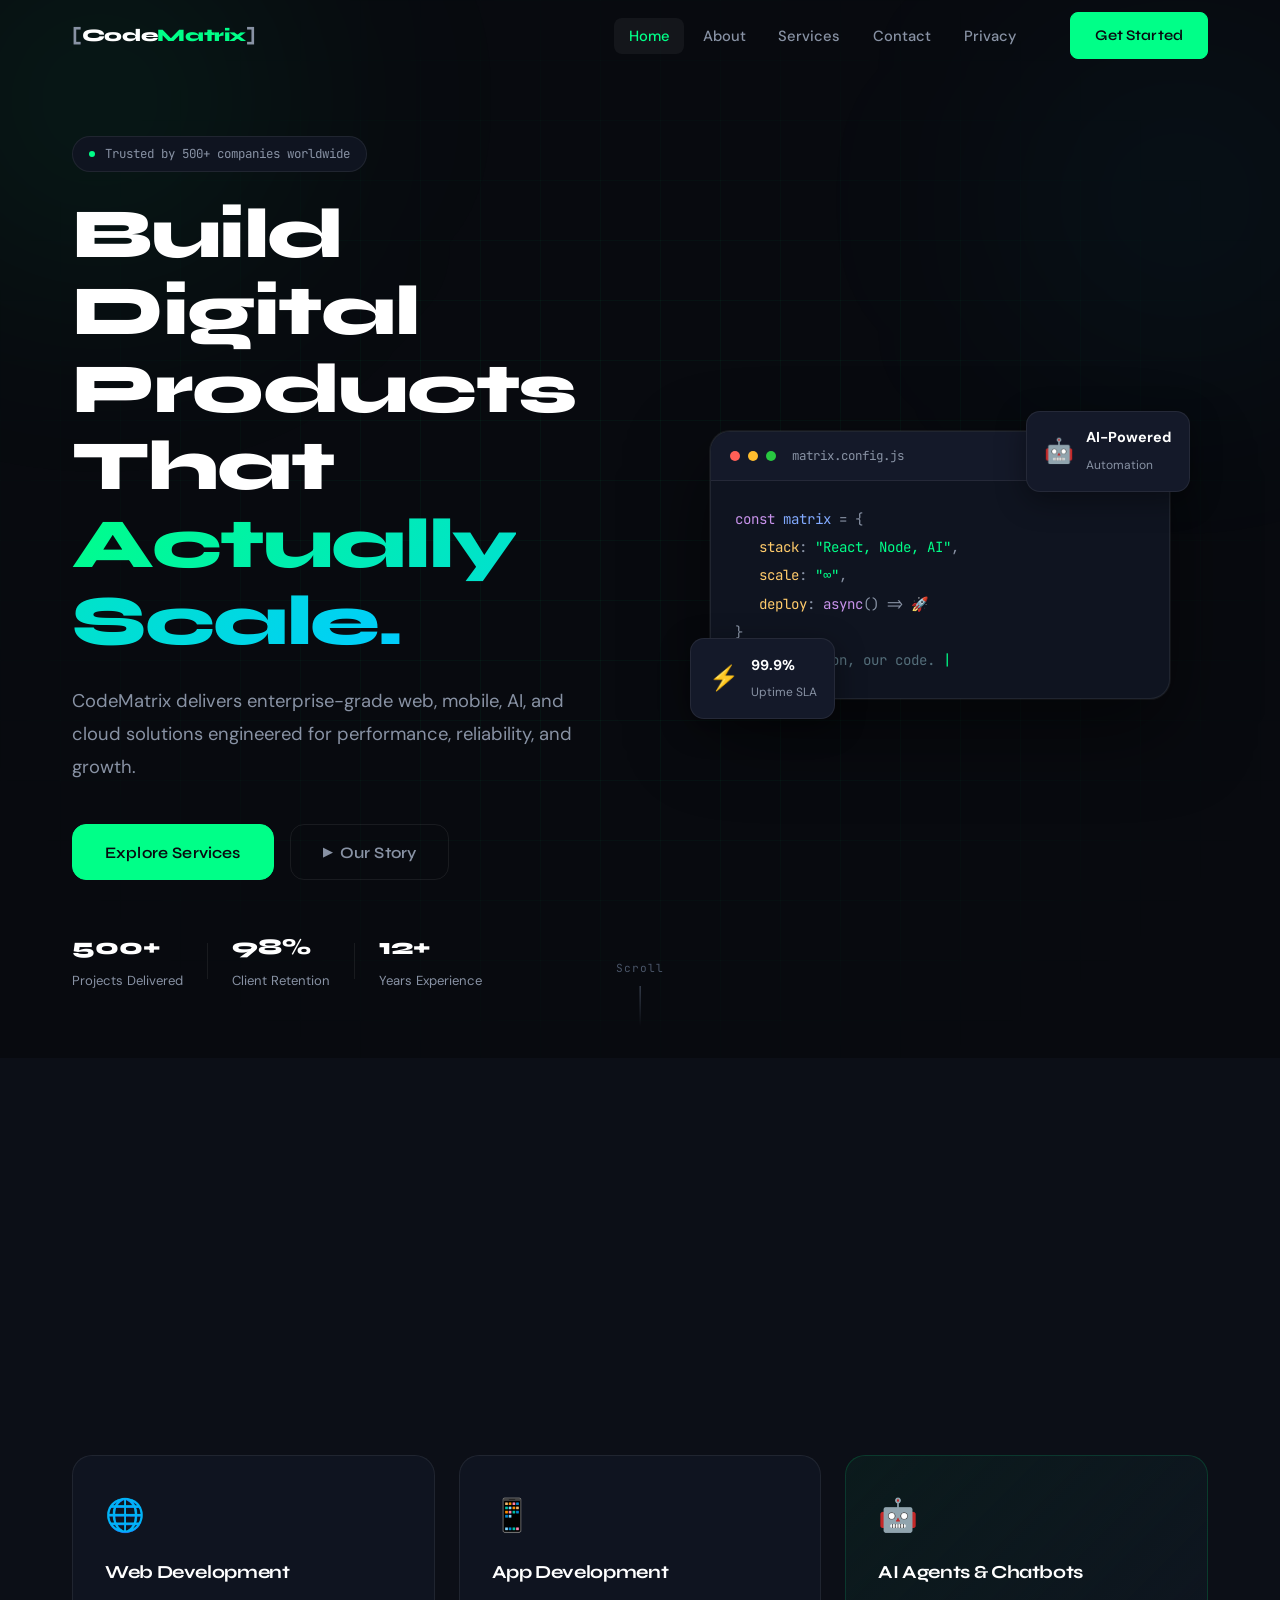
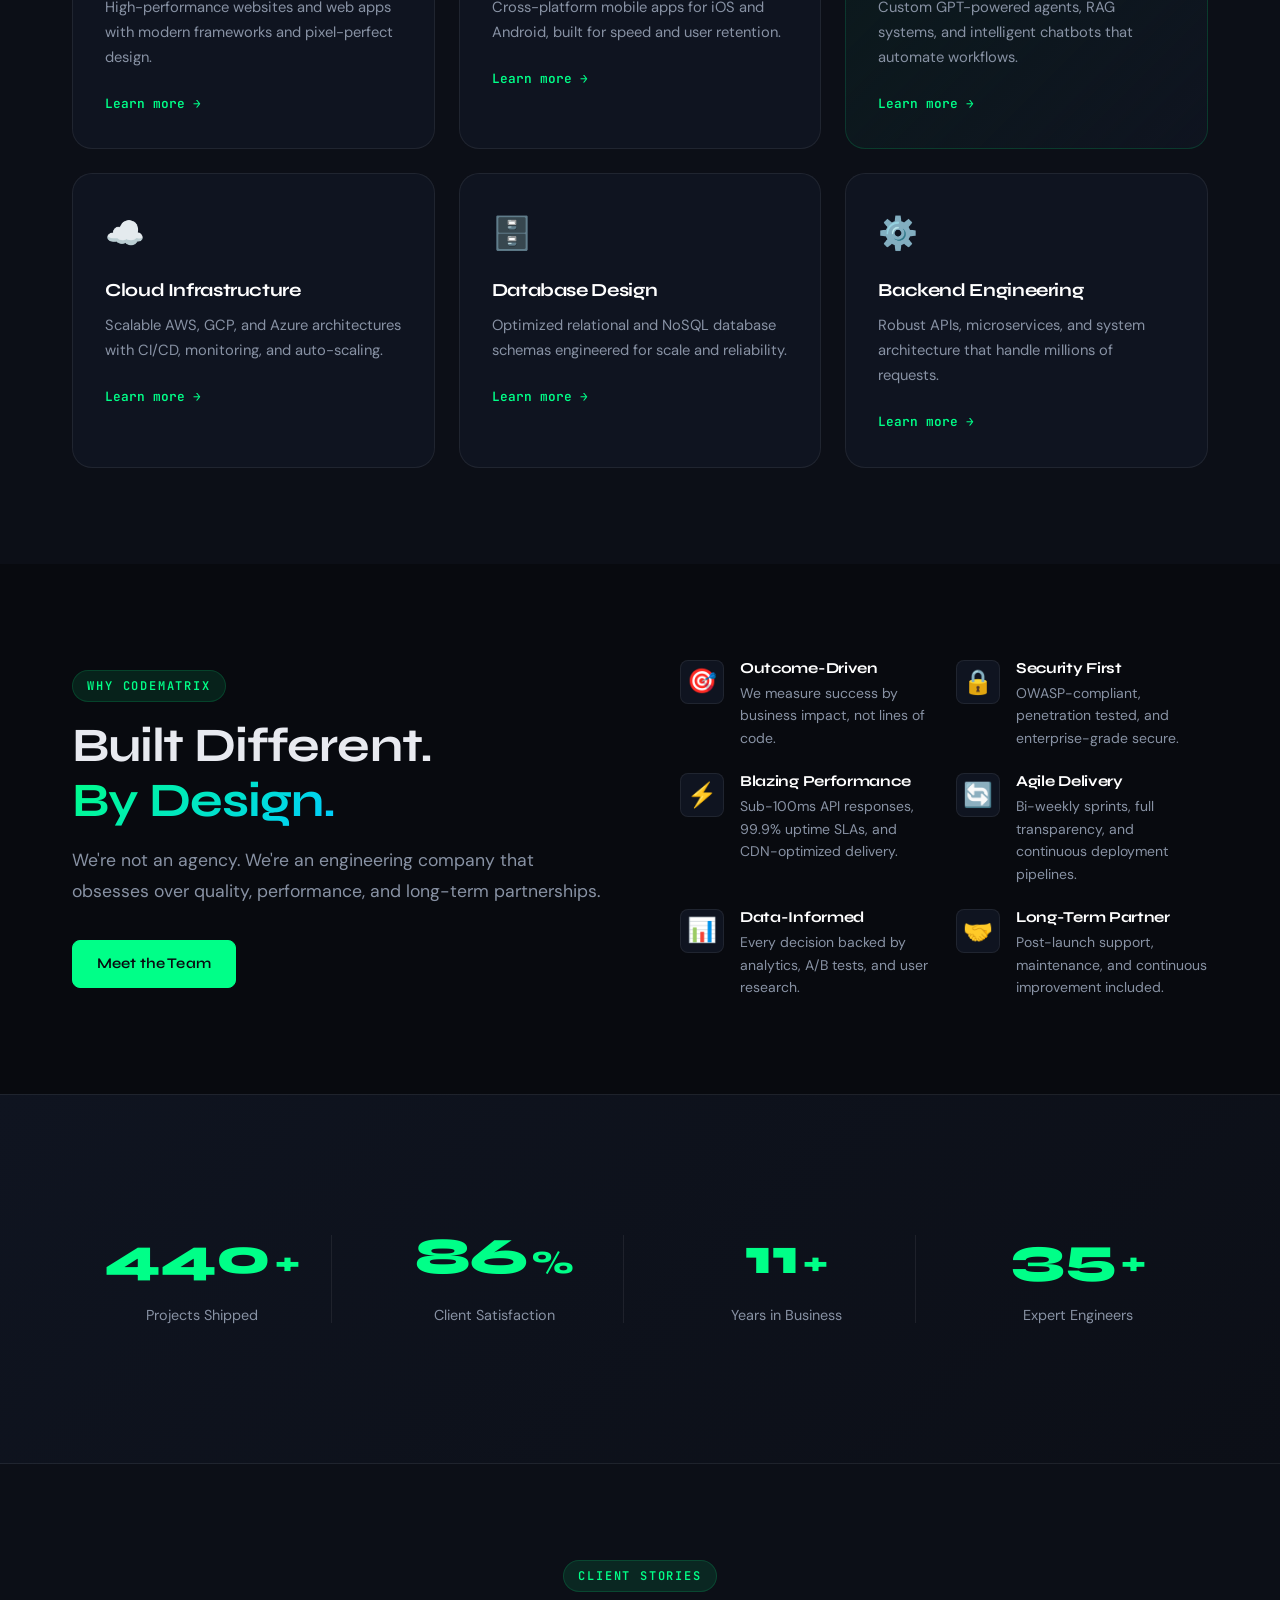
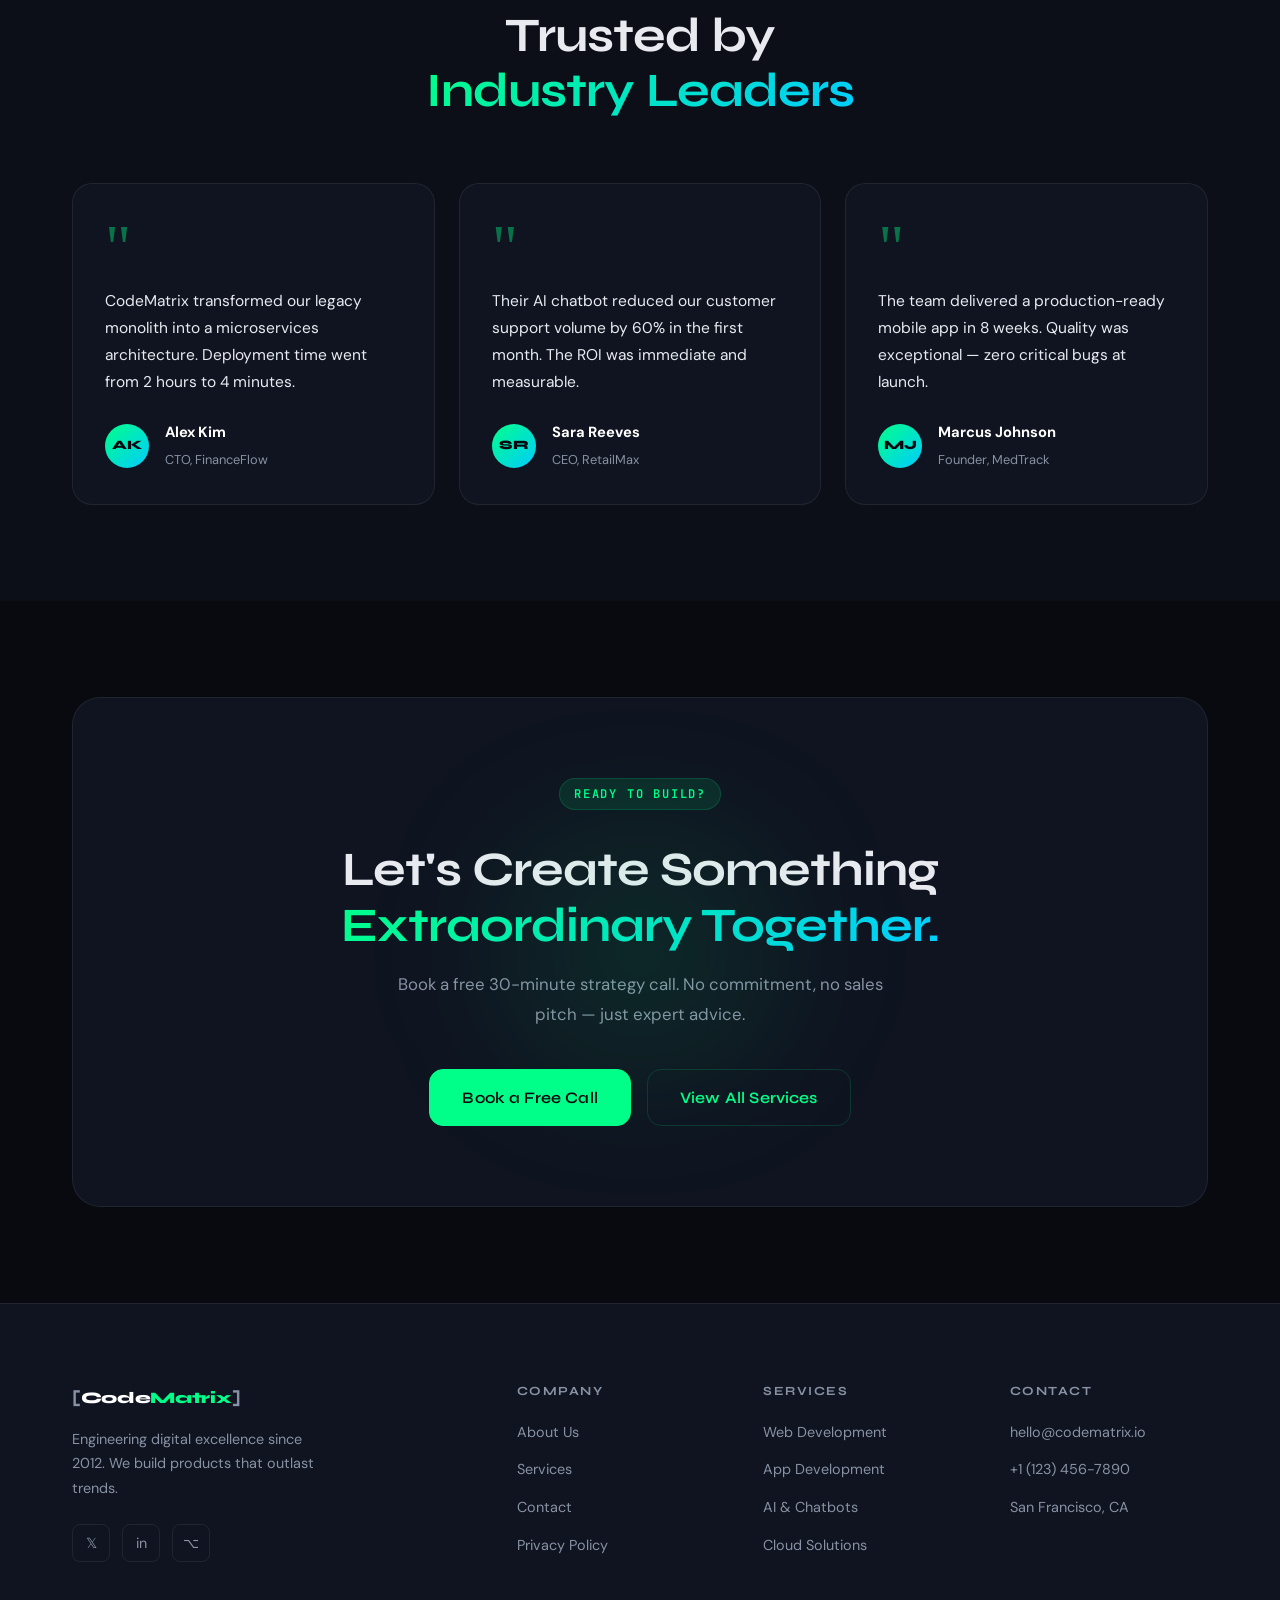
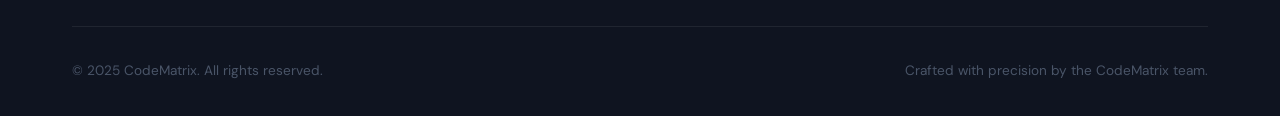
==== index.html @ cf11758b "fixed folder structure" ====
<!DOCTYPE html>
<html lang="en">
<head>
  <meta charset="UTF-8" />
  <meta name="viewport" content="width=device-width, initial-scale=1.0" />
  <title>CodeMatrix — Modern Tech Solutions</title>
  <meta name="description" content="CodeMatrix delivers cutting-edge web, app, AI, and cloud solutions for modern businesses. Build faster, scale smarter." />
  <meta name="keywords" content="web development, app development, AI agents, cloud solutions, tech startup, CodeMatrix" />
  <meta name="author" content="CodeMatrix" />

  <!-- Open Graph -->
  <meta property="og:title" content="CodeMatrix — Modern Tech Solutions" />
  <meta property="og:description" content="We build digital products that scale. Web, App, AI, Cloud — all under one roof." />
  <meta property="og:type" content="website" />
  <meta property="og:url" content="https://codematrix.io" />
  <meta property="og:image" content="assets/og-image.png" />

  <!-- Google Analytics Placeholder -->
  <!-- <script async src="https://www.googletagmanager.com/gtag/js?id=G-XXXXXXXXXX"></script> -->

  <!-- Google AdSense Placeholder -->
  <!-- <script async src="https://pagead2.googlesyndication.com/pagead/js/adsbygoogle.js?client=ca-pub-XXXXXXXXXX" crossorigin="anonymous"></script> -->

  <link rel="stylesheet" href="style.css" />
  <link rel="preconnect" href="https://fonts.googleapis.com" />
  <link href="https://fonts.googleapis.com/css2?family=Syne:wght@400;600;700;800&family=DM+Sans:wght@300;400;500&family=JetBrains+Mono:wght@400;600&display=swap" rel="stylesheet" />
</head>
<body class="page-home">

  <!-- Page Loader -->
  <div class="loader" id="loader">
    <div class="loader-inner">
      <span class="loader-logo">CM</span>
      <div class="loader-bar"><div class="loader-progress"></div></div>
    </div>
  </div>

  <!-- Navigation -->
  <nav class="navbar" id="navbar">
    <div class="nav-container">
      <a href="index.html" class="nav-logo">
        <span class="logo-bracket">[</span>Code<span class="logo-accent">Matrix</span><span class="logo-bracket">]</span>
      </a>
      <ul class="nav-links" id="navLinks">
        <li><a href="index.html" class="nav-link active">Home</a></li>
        <li><a href="about.html" class="nav-link">About</a></li>
        <li><a href="services.html" class="nav-link">Services</a></li>
        <li><a href="contact.html" class="nav-link">Contact</a></li>
        <li><a href="privacy.html" class="nav-link">Privacy</a></li>
      </ul>
      <a href="contact.html" class="btn btn-primary nav-cta">Get Started</a>
      <button class="hamburger" id="hamburger" aria-label="Toggle menu">
        <span></span><span></span><span></span>
      </button>
    </div>
  </nav>

  <!-- ===== HERO SECTION ===== -->
  <section class="hero" id="hero">
    <div class="hero-bg-grid"></div>
    <div class="hero-glow hero-glow-1"></div>
    <div class="hero-glow hero-glow-2"></div>
    <div class="container hero-content">
      <div class="hero-text" data-animate="fade-up">
        <div class="hero-badge">
          <span class="badge-dot"></span>
          Trusted by 500+ companies worldwide
        </div>
        <h1 class="hero-title">
          Build Digital<br />
          Products That<br />
          <span class="text-gradient">Actually Scale.</span>
        </h1>
        <p class="hero-sub">
          CodeMatrix delivers enterprise-grade web, mobile, AI, and cloud solutions
          engineered for performance, reliability, and growth.
        </p>
        <div class="hero-actions">
          <a href="services.html" class="btn btn-primary btn-lg">Explore Services</a>
          <a href="about.html" class="btn btn-ghost btn-lg">
            <span class="play-icon">▶</span> Our Story
          </a>
        </div>
        <div class="hero-stats-row">
          <div class="hero-stat">
            <strong>500+</strong>
            <span>Projects Delivered</span>
          </div>
          <div class="hero-stat-divider"></div>
          <div class="hero-stat">
            <strong>98%</strong>
            <span>Client Retention</span>
          </div>
          <div class="hero-stat-divider"></div>
          <div class="hero-stat">
            <strong>12+</strong>
            <span>Years Experience</span>
          </div>
        </div>
      </div>
      <div class="hero-visual" data-animate="fade-left">
        <div class="hero-card-stack">
          <div class="hcard hcard-main">
            <div class="hcard-header">
              <span class="hcard-dot red"></span>
              <span class="hcard-dot yellow"></span>
              <span class="hcard-dot green"></span>
              <span class="hcard-title">matrix.config.js</span>
            </div>
            <div class="hcard-code">
              <div class="code-line"><span class="c-key">const</span> <span class="c-var">matrix</span> <span class="c-op">=</span> {</div>
              <div class="code-line pad">  <span class="c-str">stack</span>: <span class="c-val">"React, Node, AI"</span>,</div>
              <div class="code-line pad">  <span class="c-str">scale</span>: <span class="c-val">"∞"</span>,</div>
              <div class="code-line pad">  <span class="c-str">deploy</span>: <span class="c-fn">async</span>() <span class="c-op">=></span> <span class="c-val">🚀</span></div>
              <div class="code-line">}</div>
              <div class="code-line blink-line"><span class="c-comment">// Your vision, our code.</span> <span class="cursor">|</span></div>
            </div>
          </div>
          <div class="hcard hcard-float hcard-f1">
            <div class="hf-icon">⚡</div>
            <div>
              <strong>99.9%</strong>
              <small>Uptime SLA</small>
            </div>
          </div>
          <div class="hcard hcard-float hcard-f2">
            <div class="hf-icon">🤖</div>
            <div>
              <strong>AI-Powered</strong>
              <small>Automation</small>
            </div>
          </div>
        </div>
      </div>
    </div>
    <div class="hero-scroll-hint">
      <span>Scroll</span>
      <div class="scroll-line"></div>
    </div>
  </section>

  <!-- ===== SERVICES PREVIEW ===== -->
  <section class="section services-preview" id="services">
    <div class="container">
      <div class="section-header" data-animate="fade-up">
        <span class="section-label">What We Build</span>
        <h2 class="section-title">End-to-End<br /><span class="text-gradient">Digital Solutions</span></h2>
        <p class="section-sub">From pixel-perfect interfaces to battle-tested backend systems — we cover the full stack.</p>
      </div>
      <div class="services-grid" data-animate="stagger">
        <div class="service-card">
          <div class="sc-icon">🌐</div>
          <h3>Web Development</h3>
          <p>High-performance websites and web apps with modern frameworks and pixel-perfect design.</p>
          <a href="services.html" class="sc-link">Learn more →</a>
        </div>
        <div class="service-card">
          <div class="sc-icon">📱</div>
          <h3>App Development</h3>
          <p>Cross-platform mobile apps for iOS and Android, built for speed and user retention.</p>
          <a href="services.html" class="sc-link">Learn more →</a>
        </div>
        <div class="service-card sc-featured">
          <div class="sc-icon">🤖</div>
          <h3>AI Agents & Chatbots</h3>
          <p>Custom GPT-powered agents, RAG systems, and intelligent chatbots that automate workflows.</p>
          <a href="services.html" class="sc-link">Learn more →</a>
        </div>
        <div class="service-card">
          <div class="sc-icon">☁️</div>
          <h3>Cloud Infrastructure</h3>
          <p>Scalable AWS, GCP, and Azure architectures with CI/CD, monitoring, and auto-scaling.</p>
          <a href="services.html" class="sc-link">Learn more →</a>
        </div>
        <div class="service-card">
          <div class="sc-icon">🗄️</div>
          <h3>Database Design</h3>
          <p>Optimized relational and NoSQL database schemas engineered for scale and reliability.</p>
          <a href="services.html" class="sc-link">Learn more →</a>
        </div>
        <div class="service-card">
          <div class="sc-icon">⚙️</div>
          <h3>Backend Engineering</h3>
          <p>Robust APIs, microservices, and system architecture that handle millions of requests.</p>
          <a href="services.html" class="sc-link">Learn more →</a>
        </div>
      </div>
    </div>
  </section>

  <!-- ===== WHY CHOOSE US ===== -->
  <section class="section why-us">
    <div class="container">
      <div class="why-grid">
        <div class="why-text" data-animate="fade-right">
          <span class="section-label">Why CodeMatrix</span>
          <h2 class="section-title">Built Different.<br /><span class="text-gradient">By Design.</span></h2>
          <p class="section-sub">We're not an agency. We're an engineering company that obsesses over quality, performance, and long-term partnerships.</p>
          <a href="about.html" class="btn btn-primary">Meet the Team</a>
        </div>
        <div class="why-features" data-animate="stagger">
          <div class="feature-item">
            <div class="fi-icon">🎯</div>
            <div>
              <h4>Outcome-Driven</h4>
              <p>We measure success by business impact, not lines of code.</p>
            </div>
          </div>
          <div class="feature-item">
            <div class="fi-icon">🔒</div>
            <div>
              <h4>Security First</h4>
              <p>OWASP-compliant, penetration tested, and enterprise-grade secure.</p>
            </div>
          </div>
          <div class="feature-item">
            <div class="fi-icon">⚡</div>
            <div>
              <h4>Blazing Performance</h4>
              <p>Sub-100ms API responses, 99.9% uptime SLAs, and CDN-optimized delivery.</p>
            </div>
          </div>
          <div class="feature-item">
            <div class="fi-icon">🔄</div>
            <div>
              <h4>Agile Delivery</h4>
              <p>Bi-weekly sprints, full transparency, and continuous deployment pipelines.</p>
            </div>
          </div>
          <div class="feature-item">
            <div class="fi-icon">📊</div>
            <div>
              <h4>Data-Informed</h4>
              <p>Every decision backed by analytics, A/B tests, and user research.</p>
            </div>
          </div>
          <div class="feature-item">
            <div class="fi-icon">🤝</div>
            <div>
              <h4>Long-Term Partner</h4>
              <p>Post-launch support, maintenance, and continuous improvement included.</p>
            </div>
          </div>
        </div>
      </div>
    </div>
  </section>

  <!-- ===== STATS ===== -->
  <section class="section stats-section">
    <div class="container">
      <div class="stats-grid" data-animate="stagger">
        <div class="stat-card">
          <div class="stat-number" data-count="500">0</div>
          <div class="stat-plus">+</div>
          <div class="stat-label">Projects Shipped</div>
        </div>
        <div class="stat-card">
          <div class="stat-number" data-count="98">0</div>
          <div class="stat-plus">%</div>
          <div class="stat-label">Client Satisfaction</div>
        </div>
        <div class="stat-card">
          <div class="stat-number" data-count="12">0</div>
          <div class="stat-plus">+</div>
          <div class="stat-label">Years in Business</div>
        </div>
        <div class="stat-card">
          <div class="stat-number" data-count="40">0</div>
          <div class="stat-plus">+</div>
          <div class="stat-label">Expert Engineers</div>
        </div>
      </div>
    </div>
  </section>

  <!-- ===== TESTIMONIALS ===== -->
  <section class="section testimonials-section">
    <div class="container">
      <div class="section-header" data-animate="fade-up">
        <span class="section-label">Client Stories</span>
        <h2 class="section-title">Trusted by<br /><span class="text-gradient">Industry Leaders</span></h2>
      </div>
      <div class="testimonials-track" data-animate="stagger">
        <div class="tcard">
          <div class="tcard-quote">"</div>
          <p>CodeMatrix transformed our legacy monolith into a microservices architecture. Deployment time went from 2 hours to 4 minutes.</p>
          <div class="tcard-author">
            <div class="tcard-avatar">AK</div>
            <div>
              <strong>Alex Kim</strong>
              <span>CTO, FinanceFlow</span>
            </div>
          </div>
        </div>
        <div class="tcard">
          <div class="tcard-quote">"</div>
          <p>Their AI chatbot reduced our customer support volume by 60% in the first month. The ROI was immediate and measurable.</p>
          <div class="tcard-author">
            <div class="tcard-avatar">SR</div>
            <div>
              <strong>Sara Reeves</strong>
              <span>CEO, RetailMax</span>
            </div>
          </div>
        </div>
        <div class="tcard">
          <div class="tcard-quote">"</div>
          <p>The team delivered a production-ready mobile app in 8 weeks. Quality was exceptional — zero critical bugs at launch.</p>
          <div class="tcard-author">
            <div class="tcard-avatar">MJ</div>
            <div>
              <strong>Marcus Johnson</strong>
              <span>Founder, MedTrack</span>
            </div>
          </div>
        </div>
      </div>
    </div>
  </section>

  <!-- ===== CTA SECTION ===== -->
  <section class="section cta-section">
    <div class="container">
      <div class="cta-box" data-animate="fade-up">
        <div class="cta-glow"></div>
        <span class="section-label">Ready to Build?</span>
        <h2>Let's Create Something<br /><span class="text-gradient">Extraordinary Together.</span></h2>
        <p>Book a free 30-minute strategy call. No commitment, no sales pitch — just expert advice.</p>
        <div class="cta-actions">
          <a href="contact.html" class="btn btn-primary btn-lg">Book a Free Call</a>
          <a href="services.html" class="btn btn-outline btn-lg">View All Services</a>
        </div>
      </div>
    </div>
  </section>

  <!-- ===== FOOTER ===== -->
  <footer class="footer">
    <div class="container">
      <div class="footer-grid">
        <div class="footer-brand">
          <a href="index.html" class="nav-logo">
            <span class="logo-bracket">[</span>Code<span class="logo-accent">Matrix</span><span class="logo-bracket">]</span>
          </a>
          <p>Engineering digital excellence since 2012. We build products that outlast trends.</p>
          <div class="footer-socials">
            <a href="#" class="social-link" aria-label="Twitter">𝕏</a>
            <a href="#" class="social-link" aria-label="LinkedIn">in</a>
            <a href="#" class="social-link" aria-label="GitHub">⌥</a>
          </div>
        </div>
        <div class="footer-col">
          <h5>Company</h5>
          <ul>
            <li><a href="about.html">About Us</a></li>
            <li><a href="services.html">Services</a></li>
            <li><a href="contact.html">Contact</a></li>
            <li><a href="privacy.html">Privacy Policy</a></li>
          </ul>
        </div>
        <div class="footer-col">
          <h5>Services</h5>
          <ul>
            <li><a href="services.html">Web Development</a></li>
            <li><a href="services.html">App Development</a></li>
            <li><a href="services.html">AI & Chatbots</a></li>
            <li><a href="services.html">Cloud Solutions</a></li>
          </ul>
        </div>
        <div class="footer-col">
          <h5>Contact</h5>
          <ul>
            <li><a href="mailto:hello@codematrix.io">hello@codematrix.io</a></li>
            <li><a href="tel:+11234567890">+1 (123) 456-7890</a></li>
            <li><span>San Francisco, CA</span></li>
          </ul>
        </div>
      </div>
      <div class="footer-bottom">
        <p>© 2025 CodeMatrix. All rights reserved.</p>
        <p>Crafted with precision by the CodeMatrix team.</p>
      </div>
    </div>
  </footer>

  <script src="script.js"></script>
</body>
</html>
---- style.css ----
/* ========================================
   CODEMATRIX — GLOBAL STYLESHEET
   Design: Dark cyberpunk-meets-enterprise
   Fonts: Syne (display) + DM Sans (body) + JetBrains Mono (code)
   ======================================== */

/* ── CSS CUSTOM PROPERTIES ── */
:root {
  /* Colors */
  --color-bg:          #080a0f;
  --color-bg-2:        #0c0f17;
  --color-bg-card:     #0f1420;
  --color-bg-card-2:   #141929;
  --color-border:      rgba(255, 255, 255, 0.07);
  --color-border-2:    rgba(0, 255, 136, 0.15);

  --color-accent:      #00ff88;
  --color-accent-2:    #00ccff;
  --color-accent-dim:  rgba(0, 255, 136, 0.1);
  --color-accent-glow: rgba(0, 255, 136, 0.3);

  --color-text:        #e8eaf0;
  --color-text-muted:  #8892a4;
  --color-text-dim:    #4a5568;

  --color-white:       #ffffff;
  --color-danger:      #ff4d6d;
  --color-warning:     #ffd700;

  /* Typography */
  --font-display: 'Syne', sans-serif;
  --font-body:    'DM Sans', sans-serif;
  --font-mono:    'JetBrains Mono', monospace;

  /* Sizing */
  --container-max: 1200px;
  --navbar-h:      72px;
  --radius-sm:     8px;
  --radius-md:     14px;
  --radius-lg:     20px;
  --radius-xl:     28px;

  /* Transitions */
  --ease-out: cubic-bezier(0.16, 1, 0.3, 1);
  --ease-in-out: cubic-bezier(0.4, 0, 0.2, 1);
  --transition: 0.3s var(--ease-out);
}

/* ── RESET & BASE ── */
*, *::before, *::after {
  box-sizing: border-box;
  margin: 0;
  padding: 0;
}

html {
  scroll-behavior: smooth;
  font-size: 16px;
}

body {
  background-color: var(--color-bg);
  color: var(--color-text);
  font-family: var(--font-body);
  font-weight: 400;
  line-height: 1.7;
  overflow-x: hidden;
  -webkit-font-smoothing: antialiased;
  -moz-osx-font-smoothing: grayscale;
}

/* Body with loader: prevent scroll */
body.loading {
  overflow: hidden;
}

img { max-width: 100%; display: block; }
a  { color: inherit; text-decoration: none; transition: var(--transition); }
ul { list-style: none; }
input, select, textarea, button { font-family: var(--font-body); }

/* ── TYPOGRAPHY ── */
h1, h2, h3, h4, h5 {
  font-family: var(--font-display);
  font-weight: 700;
  line-height: 1.15;
  letter-spacing: -0.02em;
}

h1 { font-size: clamp(2.4rem, 5.5vw, 4.2rem); }
h2 { font-size: clamp(2rem, 4vw, 3rem); }
h3 { font-size: clamp(1.3rem, 2.5vw, 1.6rem); }
h4 { font-size: 1.1rem; }
h5 { font-size: 0.9rem; text-transform: uppercase; letter-spacing: 0.1em; }

p { color: var(--color-text-muted); font-size: 1.05rem; line-height: 1.8; }

.text-gradient {
  background: linear-gradient(135deg, var(--color-accent) 0%, var(--color-accent-2) 100%);
  -webkit-background-clip: text;
  -webkit-text-fill-color: transparent;
  background-clip: text;
}

/* ── CONTAINER ── */
.container {
  max-width: var(--container-max);
  margin: 0 auto;
  padding: 0 2rem;
}

/* ── SECTION ── */
.section {
  padding: 6rem 0;
}

.section-header {
  text-align: center;
  max-width: 640px;
  margin: 0 auto 4rem;
}

.section-label {
  display: inline-block;
  font-family: var(--font-mono);
  font-size: 0.75rem;
  font-weight: 600;
  text-transform: uppercase;
  letter-spacing: 0.15em;
  color: var(--color-accent);
  background: var(--color-accent-dim);
  border: 1px solid var(--color-border-2);
  padding: 0.3rem 0.9rem;
  border-radius: 100px;
  margin-bottom: 1rem;
}

.section-title { margin-bottom: 1rem; }
.section-sub { font-size: 1.1rem; }

/* ── PAGE LOADER ── */
.loader {
  position: fixed;
  inset: 0;
  z-index: 9999;
  background: var(--color-bg);
  display: flex;
  align-items: center;
  justify-content: center;
  transition: opacity 0.5s var(--ease-out), visibility 0.5s;
}

.loader.hidden {
  opacity: 0;
  visibility: hidden;
  pointer-events: none;
}

.loader-inner {
  display: flex;
  flex-direction: column;
  align-items: center;
  gap: 1.5rem;
}

.loader-logo {
  font-family: var(--font-display);
  font-size: 2rem;
  font-weight: 800;
  color: var(--color-accent);
  letter-spacing: 0.1em;
}

.loader-bar {
  width: 180px;
  height: 2px;
  background: var(--color-border);
  border-radius: 100px;
  overflow: hidden;
}

.loader-progress {
  height: 100%;
  background: linear-gradient(90deg, var(--color-accent), var(--color-accent-2));
  border-radius: 100px;
  animation: loadProgress 1.2s var(--ease-out) forwards;
}

@keyframes loadProgress {
  from { width: 0; }
  to   { width: 100%; }
}

/* ── NAVBAR ── */
.navbar {
  position: fixed;
  top: 0;
  left: 0;
  right: 0;
  z-index: 1000;
  height: var(--navbar-h);
  transition: background 0.4s var(--ease-out), border-color 0.4s;
  border-bottom: 1px solid transparent;
}

.navbar.scrolled {
  background: rgba(8, 10, 15, 0.92);
  backdrop-filter: blur(20px);
  border-bottom-color: var(--color-border);
}

.nav-container {
  max-width: var(--container-max);
  margin: 0 auto;
  padding: 0 2rem;
  height: 100%;
  display: flex;
  align-items: center;
  gap: 2rem;
}

/* Logo */
.nav-logo {
  font-family: var(--font-display);
  font-size: 1.1rem;
  font-weight: 800;
  color: var(--color-white);
  white-space: nowrap;
  flex-shrink: 0;
  letter-spacing: -0.02em;
}

.logo-bracket { color: var(--color-text-muted); }
.logo-accent  { color: var(--color-accent); }

/* Nav links */
.nav-links {
  display: flex;
  align-items: center;
  gap: 0.25rem;
  margin-left: auto;
}

.nav-link {
  font-size: 0.92rem;
  font-weight: 500;
  color: var(--color-text-muted);
  padding: 0.5rem 0.9rem;
  border-radius: var(--radius-sm);
  transition: var(--transition);
}

.nav-link:hover,
.nav-link.active {
  color: var(--color-white);
  background: rgba(255, 255, 255, 0.05);
}

.nav-link.active { color: var(--color-accent); }

.nav-cta { margin-left: 0.5rem; flex-shrink: 0; }

/* Hamburger */
.hamburger {
  display: none;
  flex-direction: column;
  gap: 5px;
  background: none;
  border: none;
  cursor: pointer;
  padding: 0.5rem;
  margin-left: auto;
}

.hamburger span {
  display: block;
  width: 22px;
  height: 2px;
  background: var(--color-text);
  border-radius: 2px;
  transition: var(--transition);
}

.hamburger.open span:nth-child(1) { transform: rotate(45deg) translate(5px, 5px); }
.hamburger.open span:nth-child(2) { opacity: 0; }
.hamburger.open span:nth-child(3) { transform: rotate(-45deg) translate(5px, -5px); }

/* ── BUTTONS ── */
.btn {
  display: inline-flex;
  align-items: center;
  justify-content: center;
  gap: 0.5rem;
  font-family: var(--font-display);
  font-weight: 600;
  font-size: 0.92rem;
  padding: 0.65rem 1.5rem;
  border-radius: var(--radius-sm);
  border: 1px solid transparent;
  cursor: pointer;
  transition: var(--transition);
  position: relative;
  overflow: hidden;
  white-space: nowrap;
  letter-spacing: 0.01em;
}

.btn-lg { padding: 0.85rem 2rem; font-size: 1rem; border-radius: var(--radius-md); }
.btn-sm { padding: 0.5rem 1rem; font-size: 0.85rem; }
.btn-full { width: 100%; }

/* Primary Button */
.btn-primary {
  background: var(--color-accent);
  color: #080a0f;
  border-color: var(--color-accent);
}

.btn-primary::before {
  content: '';
  position: absolute;
  inset: 0;
  background: white;
  opacity: 0;
  transition: opacity 0.3s;
}

.btn-primary:hover {
  transform: translateY(-2px);
  box-shadow: 0 0 25px var(--color-accent-glow), 0 8px 30px rgba(0, 255, 136, 0.2);
}

.btn-primary:hover::before { opacity: 0.08; }
.btn-primary:active { transform: translateY(0); }

/* Ghost Button */
.btn-ghost {
  background: transparent;
  color: var(--color-text-muted);
  border-color: var(--color-border);
}

.btn-ghost:hover {
  color: var(--color-white);
  border-color: rgba(255, 255, 255, 0.2);
  background: rgba(255, 255, 255, 0.05);
}

/* Outline Button */
.btn-outline {
  background: transparent;
  color: var(--color-accent);
  border-color: var(--color-border-2);
}

.btn-outline:hover {
  background: var(--color-accent-dim);
  transform: translateY(-2px);
}

/* Ripple effect for buttons */
.btn .ripple {
  position: absolute;
  border-radius: 50%;
  background: rgba(255, 255, 255, 0.3);
  transform: scale(0);
  animation: ripple 0.6s linear;
  pointer-events: none;
}

@keyframes ripple {
  to { transform: scale(4); opacity: 0; }
}

/* ── HERO BACKGROUND ── */
.hero-bg-grid {
  position: absolute;
  inset: 0;
  background-image:
    linear-gradient(rgba(0, 255, 136, 0.04) 1px, transparent 1px),
    linear-gradient(90deg, rgba(0, 255, 136, 0.04) 1px, transparent 1px);
  background-size: 60px 60px;
  mask-image: radial-gradient(ellipse at center, black 30%, transparent 80%);
  pointer-events: none;
}

.hero-glow {
  position: absolute;
  border-radius: 50%;
  filter: blur(120px);
  pointer-events: none;
}

.hero-glow-1 {
  width: 600px;
  height: 400px;
  background: radial-gradient(circle, rgba(0, 255, 136, 0.12) 0%, transparent 70%);
  top: -100px;
  left: -200px;
}

.hero-glow-2 {
  width: 500px;
  height: 400px;
  background: radial-gradient(circle, rgba(0, 204, 255, 0.08) 0%, transparent 70%);
  top: 0;
  right: -150px;
}

/* ── HERO SECTION ── */
.hero {
  position: relative;
  min-height: 100vh;
  display: flex;
  align-items: center;
  padding-top: var(--navbar-h);
  overflow: hidden;
}

.hero-content {
  display: grid;
  grid-template-columns: 1fr 1fr;
  gap: 4rem;
  align-items: center;
  padding-top: 4rem;
  padding-bottom: 4rem;
}

/* Hero Badge */
.hero-badge {
  display: inline-flex;
  align-items: center;
  gap: 0.6rem;
  font-family: var(--font-mono);
  font-size: 0.78rem;
  color: var(--color-text-muted);
  background: var(--color-bg-card);
  border: 1px solid var(--color-border);
  padding: 0.4rem 1rem;
  border-radius: 100px;
  margin-bottom: 1.5rem;
}

.badge-dot {
  width: 6px;
  height: 6px;
  background: var(--color-accent);
  border-radius: 50%;
  animation: pulse 2s infinite;
}

@keyframes pulse {
  0%, 100% { opacity: 1; transform: scale(1); }
  50% { opacity: 0.5; transform: scale(1.4); }
}

/* Hero Title */
.hero-title {
  font-size: clamp(2.8rem, 5.5vw, 4.5rem);
  font-weight: 800;
  line-height: 1.1;
  margin-bottom: 1.5rem;
  color: var(--color-white);
}

.hero-sub {
  font-size: 1.15rem;
  color: var(--color-text-muted);
  max-width: 500px;
  margin-bottom: 2.5rem;
  line-height: 1.8;
}

/* Hero Actions */
.hero-actions {
  display: flex;
  gap: 1rem;
  flex-wrap: wrap;
  margin-bottom: 3rem;
}

.play-icon {
  font-size: 0.75rem;
}

/* Hero Stats */
.hero-stats-row {
  display: flex;
  gap: 1.5rem;
  align-items: center;
}

.hero-stat strong {
  display: block;
  font-family: var(--font-display);
  font-size: 1.4rem;
  font-weight: 800;
  color: var(--color-white);
}

.hero-stat span {
  font-size: 0.82rem;
  color: var(--color-text-muted);
}

.hero-stat-divider {
  width: 1px;
  height: 36px;
  background: var(--color-border);
}

/* Hero Visual */
.hero-visual {
  position: relative;
  display: flex;
  align-items: center;
  justify-content: center;
}

.hero-card-stack {
  position: relative;
  width: 100%;
  max-width: 460px;
}

/* Main code card */
.hcard {
  background: var(--color-bg-card);
  border: 1px solid var(--color-border);
  border-radius: var(--radius-lg);
  overflow: hidden;
  transition: var(--transition);
}

.hcard-main {
  padding: 0;
  box-shadow: 0 30px 80px rgba(0, 0, 0, 0.5), 0 0 0 1px var(--color-border);
}

.hcard-header {
  display: flex;
  align-items: center;
  gap: 0.5rem;
  padding: 0.85rem 1.2rem;
  background: var(--color-bg-card-2);
  border-bottom: 1px solid var(--color-border);
}

.hcard-dot {
  width: 10px;
  height: 10px;
  border-radius: 50%;
}

.hcard-dot.red    { background: #ff5f57; }
.hcard-dot.yellow { background: #ffbd2e; }
.hcard-dot.green  { background: #28c840; }

.hcard-title {
  font-family: var(--font-mono);
  font-size: 0.78rem;
  color: var(--color-text-muted);
  margin-left: 0.5rem;
}

.hcard-code {
  padding: 1.5rem 1.5rem;
  font-family: var(--font-mono);
  font-size: 0.88rem;
  line-height: 2;
}

.code-line { color: var(--color-text-muted); }
.code-line.pad { padding-left: 1.5rem; }

.c-key   { color: #c792ea; }
.c-var   { color: #82aaff; }
.c-op    { color: var(--color-text-muted); }
.c-str   { color: #ffcb6b; }
.c-val   { color: var(--color-accent); }
.c-fn    { color: #c792ea; }
.c-comment { color: #546e7a; }

.cursor {
  display: inline-block;
  animation: blink 1s step-end infinite;
  color: var(--color-accent);
}

@keyframes blink { 50% { opacity: 0; } }

/* Float cards */
.hcard-float {
  position: absolute;
  display: flex;
  align-items: center;
  gap: 0.75rem;
  padding: 0.85rem 1.1rem;
  border-radius: var(--radius-md);
  background: var(--color-bg-card-2);
  border: 1px solid var(--color-border);
  box-shadow: 0 8px 30px rgba(0, 0, 0, 0.4);
  animation: float 4s ease-in-out infinite;
}

.hcard-f1 {
  bottom: -20px;
  left: -20px;
  animation-delay: 0.5s;
}

.hcard-f2 {
  top: -20px;
  right: -20px;
  animation-delay: 1.5s;
}

.hf-icon { font-size: 1.5rem; }
.hcard-float strong { display: block; font-size: 0.9rem; font-weight: 700; color: var(--color-white); }
.hcard-float small  { font-size: 0.75rem; color: var(--color-text-muted); }

@keyframes float {
  0%, 100% { transform: translateY(0); }
  50%       { transform: translateY(-10px); }
}

/* Scroll hint */
.hero-scroll-hint {
  position: absolute;
  bottom: 2rem;
  left: 50%;
  transform: translateX(-50%);
  display: flex;
  flex-direction: column;
  align-items: center;
  gap: 0.5rem;
  font-family: var(--font-mono);
  font-size: 0.7rem;
  color: var(--color-text-dim);
  letter-spacing: 0.1em;
}

.scroll-line {
  width: 1px;
  height: 40px;
  background: linear-gradient(to bottom, var(--color-text-dim), transparent);
  animation: scrollDown 2s ease-in-out infinite;
}

@keyframes scrollDown {
  0%, 100% { opacity: 1; transform: scaleY(1) translateY(0); }
  50%       { opacity: 0.4; transform: scaleY(0.8) translateY(8px); }
}

/* ── SERVICES PREVIEW ── */
.services-preview { background: var(--color-bg-2); }

.services-grid {
  display: grid;
  grid-template-columns: repeat(3, 1fr);
  gap: 1.5rem;
}

.service-card {
  background: var(--color-bg-card);
  border: 1px solid var(--color-border);
  border-radius: var(--radius-lg);
  padding: 2rem;
  transition: var(--transition);
  cursor: default;
  position: relative;
  overflow: hidden;
}

.service-card::before {
  content: '';
  position: absolute;
  inset: 0;
  background: linear-gradient(135deg, var(--color-accent-dim), transparent);
  opacity: 0;
  transition: opacity 0.4s;
}

.service-card:hover {
  border-color: var(--color-border-2);
  transform: translateY(-6px);
  box-shadow: 0 20px 50px rgba(0, 0, 0, 0.4);
}

.service-card:hover::before { opacity: 1; }

.service-card.sc-featured {
  border-color: var(--color-border-2);
  background: linear-gradient(135deg, rgba(0, 255, 136, 0.05) 0%, var(--color-bg-card) 100%);
}

.sc-icon {
  font-size: 2rem;
  margin-bottom: 1.2rem;
  display: block;
}

.service-card h3 {
  font-size: 1.15rem;
  color: var(--color-white);
  margin-bottom: 0.75rem;
  font-weight: 700;
}

.service-card p {
  font-size: 0.92rem;
  line-height: 1.7;
  margin-bottom: 1.2rem;
}

.sc-link {
  font-family: var(--font-mono);
  font-size: 0.8rem;
  font-weight: 600;
  color: var(--color-accent);
  transition: var(--transition);
}

.sc-link:hover { letter-spacing: 0.05em; }

/* ── WHY US ── */
.why-grid {
  display: grid;
  grid-template-columns: 1fr 1fr;
  gap: 5rem;
  align-items: center;
}

.why-text .section-sub { margin-bottom: 2rem; }

.why-features {
  display: grid;
  grid-template-columns: 1fr 1fr;
  gap: 1.5rem;
}

.feature-item {
  display: flex;
  gap: 1rem;
  align-items: flex-start;
}

.fi-icon {
  font-size: 1.5rem;
  flex-shrink: 0;
  width: 44px;
  height: 44px;
  background: var(--color-bg-card);
  border: 1px solid var(--color-border);
  border-radius: var(--radius-sm);
  display: flex;
  align-items: center;
  justify-content: center;
}

.feature-item h4 {
  color: var(--color-white);
  font-size: 0.95rem;
  margin-bottom: 0.3rem;
}

.feature-item p {
  font-size: 0.875rem;
  line-height: 1.6;
}

/* ── STATS SECTION ── */
.stats-section {
  background: linear-gradient(135deg, var(--color-bg-card) 0%, var(--color-bg-2) 100%);
  border-top: 1px solid var(--color-border);
  border-bottom: 1px solid var(--color-border);
}

.stats-grid {
  display: grid;
  grid-template-columns: repeat(4, 1fr);
  gap: 2rem;
}

.stat-card {
  text-align: center;
  padding: 2.5rem 1rem;
  position: relative;
}

.stat-card::after {
  content: '';
  position: absolute;
  right: 0;
  top: 25%;
  height: 50%;
  width: 1px;
  background: var(--color-border);
}

.stat-card:last-child::after { display: none; }

.stat-number {
  font-family: var(--font-display);
  font-size: clamp(2.5rem, 4vw, 3.5rem);
  font-weight: 800;
  color: var(--color-accent);
  line-height: 1;
  display: inline;
}

.stat-plus {
  font-family: var(--font-display);
  font-size: 2rem;
  font-weight: 800;
  color: var(--color-accent);
  display: inline;
}

.stat-label {
  margin-top: 0.75rem;
  font-size: 0.9rem;
  color: var(--color-text-muted);
}

/* ── TESTIMONIALS ── */
.testimonials-section { background: var(--color-bg-2); }

.testimonials-track {
  display: grid;
  grid-template-columns: repeat(3, 1fr);
  gap: 1.5rem;
}

.tcard {
  background: var(--color-bg-card);
  border: 1px solid var(--color-border);
  border-radius: var(--radius-lg);
  padding: 2rem;
  transition: var(--transition);
  position: relative;
}

.tcard:hover {
  border-color: var(--color-border-2);
  transform: translateY(-4px);
  box-shadow: 0 16px 40px rgba(0, 0, 0, 0.4);
}

.tcard-quote {
  font-size: 4rem;
  line-height: 1;
  color: var(--color-accent);
  font-family: Georgia, serif;
  margin-bottom: 0.5rem;
  opacity: 0.4;
}

.tcard p {
  font-size: 0.97rem;
  line-height: 1.75;
  margin-bottom: 1.5rem;
  color: var(--color-text);
}

.tcard-author {
  display: flex;
  align-items: center;
  gap: 1rem;
}

.tcard-avatar {
  width: 44px;
  height: 44px;
  border-radius: 50%;
  background: linear-gradient(135deg, var(--color-accent), var(--color-accent-2));
  display: flex;
  align-items: center;
  justify-content: center;
  font-family: var(--font-display);
  font-size: 0.8rem;
  font-weight: 800;
  color: #080a0f;
  flex-shrink: 0;
}

.tcard-author strong {
  display: block;
  font-size: 0.92rem;
  color: var(--color-white);
}

.tcard-author span {
  font-size: 0.8rem;
  color: var(--color-text-muted);
}

/* ── CTA SECTION ── */
.cta-section { background: var(--color-bg); }

.cta-box {
  background: var(--color-bg-card);
  border: 1px solid var(--color-border);
  border-radius: var(--radius-xl);
  padding: 5rem 4rem;
  text-align: center;
  position: relative;
  overflow: hidden;
}

.cta-glow {
  position: absolute;
  width: 500px;
  height: 300px;
  background: radial-gradient(circle, rgba(0, 255, 136, 0.12) 0%, transparent 70%);
  top: 50%;
  left: 50%;
  transform: translate(-50%, -50%);
  pointer-events: none;
  filter: blur(60px);
}

.cta-box h2 {
  margin: 1rem 0;
  font-size: clamp(2rem, 4vw, 3rem);
}

.cta-box p {
  max-width: 500px;
  margin: 0 auto 2.5rem;
  font-size: 1.05rem;
}

.cta-actions {
  display: flex;
  gap: 1rem;
  justify-content: center;
  flex-wrap: wrap;
}

/* ── FOOTER ── */
.footer {
  background: var(--color-bg-card);
  border-top: 1px solid var(--color-border);
  padding: 5rem 0 2rem;
}

.footer-grid {
  display: grid;
  grid-template-columns: 2fr 1fr 1fr 1fr;
  gap: 3rem;
  margin-bottom: 4rem;
}

.footer-brand .nav-logo {
  font-size: 1rem;
  margin-bottom: 1rem;
  display: inline-block;
}

.footer-brand p {
  font-size: 0.9rem;
  max-width: 260px;
  line-height: 1.7;
  margin-bottom: 1.5rem;
}

.footer-socials {
  display: flex;
  gap: 0.75rem;
}

.social-link {
  width: 38px;
  height: 38px;
  border: 1px solid var(--color-border);
  border-radius: var(--radius-sm);
  display: flex;
  align-items: center;
  justify-content: center;
  font-size: 0.9rem;
  color: var(--color-text-muted);
  transition: var(--transition);
}

.social-link:hover {
  border-color: var(--color-border-2);
  color: var(--color-accent);
  background: var(--color-accent-dim);
}

.footer-col h5 {
  font-size: 0.78rem;
  font-weight: 700;
  text-transform: uppercase;
  letter-spacing: 0.12em;
  color: var(--color-text-muted);
  margin-bottom: 1.25rem;
}

.footer-col ul { display: flex; flex-direction: column; gap: 0.65rem; }
.footer-col li a,
.footer-col li span {
  font-size: 0.9rem;
  color: var(--color-text-muted);
  transition: var(--transition);
}

.footer-col li a:hover { color: var(--color-accent); }

.footer-bottom {
  border-top: 1px solid var(--color-border);
  padding-top: 2rem;
  display: flex;
  justify-content: space-between;
  flex-wrap: wrap;
  gap: 0.5rem;
}

.footer-bottom p {
  font-size: 0.85rem;
  color: var(--color-text-dim);
}

/* ── PAGE HERO (INNER PAGES) ── */
.page-inner { padding-top: 0; }

.page-hero {
  position: relative;
  padding-top: calc(var(--navbar-h) + 5rem);
  padding-bottom: 5rem;
  overflow: hidden;
}

.page-hero-sm {
  padding-top: calc(var(--navbar-h) + 4rem);
  padding-bottom: 4rem;
}

.page-hero-content {
  position: relative;
  z-index: 1;
  text-align: center;
}

.page-hero-title {
  margin: 1rem 0;
  font-size: clamp(2.5rem, 5vw, 4rem);
}

.page-hero-sub {
  max-width: 600px;
  margin: 0 auto;
  font-size: 1.1rem;
}

/* ── ABOUT PAGE ── */
.about-intro { background: var(--color-bg-2); }

.about-intro-grid {
  display: grid;
  grid-template-columns: 1fr 1fr;
  gap: 5rem;
  align-items: center;
}

.about-intro-text p {
  margin-bottom: 1.25rem;
}

.about-intro-text .btn { margin-top: 1rem; }

.about-visual-card {
  background: var(--color-bg-card);
  border: 1px solid var(--color-border);
  border-radius: var(--radius-lg);
  padding: 2rem;
}

.avc-row {
  display: flex;
  align-items: center;
  gap: 1.5rem;
  padding: 1rem 0;
}

.avc-num {
  font-family: var(--font-display);
  font-size: 1.8rem;
  font-weight: 800;
  color: var(--color-accent);
  min-width: 90px;
}

.avc-label {
  font-size: 0.9rem;
  color: var(--color-text-muted);
}

.avc-divider { height: 1px; background: var(--color-border); }

/* Mission & Vision */
.mv-section { background: var(--color-bg); }

.mv-grid {
  display: grid;
  grid-template-columns: repeat(3, 1fr);
  gap: 1.5rem;
}

.mv-card {
  background: var(--color-bg-card);
  border: 1px solid var(--color-border);
  border-radius: var(--radius-lg);
  padding: 2.5rem;
  transition: var(--transition);
}

.mv-card:hover {
  border-color: var(--color-border-2);
  transform: translateY(-4px);
}

.mv-card-accent {
  border-color: var(--color-border-2);
  background: linear-gradient(135deg, rgba(0, 255, 136, 0.05), var(--color-bg-card));
}

.mv-icon { font-size: 2.5rem; margin-bottom: 1.2rem; }
.mv-card h3 { color: var(--color-white); margin-bottom: 0.75rem; }

/* Technologies */
.tech-section { background: var(--color-bg-2); }

.tech-grid {
  display: flex;
  flex-wrap: wrap;
  gap: 0.75rem;
  justify-content: center;
}

.tech-tag {
  font-family: var(--font-mono);
  font-size: 0.82rem;
  font-weight: 600;
  padding: 0.5rem 1.1rem;
  background: var(--color-bg-card);
  border: 1px solid var(--color-border);
  border-radius: 100px;
  color: var(--color-text-muted);
  transition: var(--transition);
  cursor: default;
}

.tech-tag:hover {
  border-color: var(--color-border-2);
  color: var(--color-accent);
  background: var(--color-accent-dim);
  transform: translateY(-2px);
}

/* Team */
.team-section { background: var(--color-bg); }

.team-grid {
  display: grid;
  grid-template-columns: repeat(3, 1fr);
  gap: 1.5rem;
}

.team-card {
  background: var(--color-bg-card);
  border: 1px solid var(--color-border);
  border-radius: var(--radius-lg);
  padding: 2rem;
  text-align: center;
  transition: var(--transition);
}

.team-card:hover {
  border-color: var(--color-border-2);
  transform: translateY(-6px);
  box-shadow: 0 20px 50px rgba(0, 0, 0, 0.4);
}

.team-avatar {
  width: 72px;
  height: 72px;
  border-radius: 50%;
  background: var(--av-color, var(--color-accent));
  display: flex;
  align-items: center;
  justify-content: center;
  font-family: var(--font-display);
  font-size: 1.1rem;
  font-weight: 800;
  color: #080a0f;
  margin: 0 auto 1.25rem;
  box-shadow: 0 0 0 4px rgba(255,255,255,0.05), 0 0 20px rgba(0,255,136,0.15);
}

.team-card h4 {
  color: var(--color-white);
  font-size: 1.1rem;
  margin-bottom: 0.25rem;
}

.team-role {
  font-family: var(--font-mono);
  font-size: 0.75rem;
  color: var(--color-accent);
  display: block;
  margin-bottom: 0.75rem;
}

.team-card p { font-size: 0.875rem; line-height: 1.65; margin-bottom: 1.25rem; }

.team-socials {
  display: flex;
  justify-content: center;
  gap: 0.5rem;
}

.team-socials a {
  width: 32px;
  height: 32px;
  border: 1px solid var(--color-border);
  border-radius: var(--radius-sm);
  display: flex;
  align-items: center;
  justify-content: center;
  font-size: 0.8rem;
  color: var(--color-text-muted);
  transition: var(--transition);
}

.team-socials a:hover {
  border-color: var(--color-border-2);
  color: var(--color-accent);
}

/* ── SERVICES PAGE ── */
.services-full { background: var(--color-bg-2); }

.services-full-grid {
  display: grid;
  grid-template-columns: repeat(2, 1fr);
  gap: 1.5rem;
}

.svc-card {
  background: var(--color-bg-card);
  border: 1px solid var(--color-border);
  border-radius: var(--radius-lg);
  padding: 2.5rem;
  transition: var(--transition);
  display: flex;
  flex-direction: column;
}

.svc-card:hover {
  border-color: var(--color-border-2);
  transform: translateY(-4px);
  box-shadow: 0 20px 50px rgba(0, 0, 0, 0.4);
}

.svc-featured-card {
  border-color: var(--color-border-2);
  background: linear-gradient(135deg, rgba(0, 255, 136, 0.05), var(--color-bg-card));
}

.svc-header {
  display: flex;
  align-items: flex-start;
  justify-content: space-between;
  margin-bottom: 1rem;
}

.svc-icon-wrap { font-size: 2.5rem; }

.svc-badge {
  font-family: var(--font-mono);
  font-size: 0.7rem;
  font-weight: 600;
  text-transform: uppercase;
  letter-spacing: 0.08em;
  padding: 0.25rem 0.7rem;
  background: var(--color-bg-card-2);
  border: 1px solid var(--color-border);
  border-radius: 100px;
  color: var(--color-text-muted);
}

.svc-badge-hot {
  background: rgba(255, 107, 53, 0.1);
  border-color: rgba(255, 107, 53, 0.3);
  color: #ff6b35;
}

.svc-card h3 {
  color: var(--color-white);
  font-size: 1.35rem;
  margin-bottom: 0.85rem;
}

.svc-card > p {
  font-size: 0.93rem;
  line-height: 1.75;
  margin-bottom: 1.5rem;
}

.svc-list {
  list-style: none;
  display: flex;
  flex-direction: column;
  gap: 0.5rem;
  margin-bottom: 1.75rem;
  flex: 1;
}

.svc-list li {
  font-size: 0.875rem;
  color: var(--color-text-muted);
  padding-left: 1.25rem;
  position: relative;
}

.svc-list li::before {
  content: '→';
  position: absolute;
  left: 0;
  color: var(--color-accent);
  font-size: 0.75rem;
  line-height: 1.7;
}

.svc-footer {
  display: flex;
  align-items: center;
  gap: 0.5rem;
  flex-wrap: wrap;
  margin-top: auto;
  padding-top: 1.5rem;
  border-top: 1px solid var(--color-border);
}

.svc-tech {
  font-family: var(--font-mono);
  font-size: 0.72rem;
  padding: 0.25rem 0.65rem;
  background: var(--color-bg-card-2);
  border: 1px solid var(--color-border);
  border-radius: 100px;
  color: var(--color-text-muted);
}

.svc-footer .btn { margin-left: auto; }

/* Process */
.process-section { background: var(--color-bg); }

.process-steps {
  display: flex;
  align-items: flex-start;
  gap: 1rem;
}

.process-step {
  flex: 1;
  background: var(--color-bg-card);
  border: 1px solid var(--color-border);
  border-radius: var(--radius-lg);
  padding: 2rem;
  transition: var(--transition);
}

.process-step:hover {
  border-color: var(--color-border-2);
  transform: translateY(-4px);
}

.ps-num {
  font-family: var(--font-mono);
  font-size: 2rem;
  font-weight: 700;
  color: var(--color-accent);
  opacity: 0.5;
  line-height: 1;
  margin-bottom: 0.75rem;
}

.process-step h4 { color: var(--color-white); margin-bottom: 0.5rem; }
.process-step p  { font-size: 0.875rem; line-height: 1.7; }

.process-arrow {
  font-size: 1.5rem;
  color: var(--color-text-dim);
  flex-shrink: 0;
  margin-top: 2.5rem;
}

/* ── CONTACT PAGE ── */
.contact-section { background: var(--color-bg-2); }

.contact-grid {
  display: grid;
  grid-template-columns: 1fr 1.2fr;
  gap: 4rem;
  align-items: start;
}

.contact-info h3 {
  color: var(--color-white);
  margin-bottom: 0.75rem;
}

.contact-info > p { margin-bottom: 2.5rem; }

.contact-details {
  display: flex;
  flex-direction: column;
  gap: 1.25rem;
  margin-bottom: 2.5rem;
}

.contact-item {
  display: flex;
  gap: 1rem;
  align-items: flex-start;
}

.ci-icon {
  font-size: 1.2rem;
  width: 42px;
  height: 42px;
  background: var(--color-bg-card);
  border: 1px solid var(--color-border);
  border-radius: var(--radius-sm);
  display: flex;
  align-items: center;
  justify-content: center;
  flex-shrink: 0;
}

.contact-item strong {
  display: block;
  font-size: 0.82rem;
  font-weight: 700;
  text-transform: uppercase;
  letter-spacing: 0.08em;
  color: var(--color-text-muted);
  margin-bottom: 0.2rem;
}

.contact-item a,
.contact-item span {
  font-size: 0.92rem;
  color: var(--color-text);
  transition: var(--transition);
}

.contact-item a:hover { color: var(--color-accent); }

/* Map Placeholder */
.map-placeholder {
  height: 220px;
  background: var(--color-bg-card);
  border: 1px solid var(--color-border);
  border-radius: var(--radius-lg);
  display: flex;
  align-items: center;
  justify-content: center;
  position: relative;
  overflow: hidden;
}

.map-grid-bg {
  position: absolute;
  inset: 0;
  background-image:
    linear-gradient(rgba(0, 255, 136, 0.04) 1px, transparent 1px),
    linear-gradient(90deg, rgba(0, 255, 136, 0.04) 1px, transparent 1px);
  background-size: 30px 30px;
}

.map-inner {
  position: relative;
  text-align: center;
  z-index: 1;
}

.map-pin { font-size: 2rem; margin-bottom: 0.5rem; }
.map-inner p { color: var(--color-white); font-size: 0.95rem; margin-bottom: 0.25rem; }
.map-inner small { color: var(--color-text-muted); font-size: 0.8rem; }

/* Contact Form */
.form-card {
  background: var(--color-bg-card);
  border: 1px solid var(--color-border);
  border-radius: var(--radius-xl);
  padding: 3rem;
}

.form-card h3 {
  color: var(--color-white);
  margin-bottom: 0.5rem;
}

.form-sub { margin-bottom: 2rem; }

.contact-form {
  display: flex;
  flex-direction: column;
  gap: 1.25rem;
}

.form-row {
  display: grid;
  grid-template-columns: 1fr 1fr;
  gap: 1rem;
}

.form-group {
  display: flex;
  flex-direction: column;
  gap: 0.5rem;
}

.form-group label {
  font-size: 0.82rem;
  font-weight: 600;
  color: var(--color-text-muted);
  text-transform: uppercase;
  letter-spacing: 0.07em;
}

.form-group input,
.form-group select,
.form-group textarea {
  background: var(--color-bg-card-2);
  border: 1px solid var(--color-border);
  border-radius: var(--radius-sm);
  color: var(--color-white);
  font-size: 0.95rem;
  padding: 0.85rem 1rem;
  transition: border-color 0.3s, box-shadow 0.3s;
  outline: none;
  resize: vertical;
}

.form-group input::placeholder,
.form-group textarea::placeholder { color: var(--color-text-dim); }

.form-group input:focus,
.form-group select:focus,
.form-group textarea:focus {
  border-color: var(--color-accent);
  box-shadow: 0 0 0 3px var(--color-accent-dim);
}

.form-group select {
  appearance: none;
  cursor: pointer;
}

.form-group select option {
  background: var(--color-bg-card-2);
  color: var(--color-text);
}

.form-error {
  font-size: 0.78rem;
  color: var(--color-danger);
  display: none;
}

.form-error.show { display: block; }
.form-group.has-error input,
.form-group.has-error textarea { border-color: var(--color-danger); }

.form-success {
  display: flex;
  align-items: center;
  gap: 0.75rem;
  background: rgba(0, 255, 136, 0.08);
  border: 1px solid var(--color-border-2);
  border-radius: var(--radius-sm);
  padding: 1rem;
  margin-top: 0.5rem;
}

.form-success p {
  font-size: 0.92rem;
  color: var(--color-accent);
  margin: 0;
}

/* ── PRIVACY PAGE ── */
.privacy-section { background: var(--color-bg); }

.privacy-layout {
  display: grid;
  grid-template-columns: 240px 1fr;
  gap: 4rem;
  align-items: start;
}

/* TOC */
.toc-card {
  background: var(--color-bg-card);
  border: 1px solid var(--color-border);
  border-radius: var(--radius-lg);
  padding: 1.75rem;
  position: sticky;
  top: calc(var(--navbar-h) + 2rem);
}

.toc-card h4 {
  color: var(--color-white);
  font-size: 0.85rem;
  text-transform: uppercase;
  letter-spacing: 0.1em;
  margin-bottom: 1.25rem;
}

.toc-card ul {
  display: flex;
  flex-direction: column;
  gap: 0.5rem;
}

.toc-card a {
  font-size: 0.83rem;
  color: var(--color-text-muted);
  transition: var(--transition);
  padding: 0.25rem 0;
  display: block;
  line-height: 1.5;
}

.toc-card a:hover { color: var(--color-accent); }

/* Policy content */
.privacy-content {
  display: flex;
  flex-direction: column;
  gap: 3rem;
}

.policy-section h2 {
  font-size: 1.5rem;
  color: var(--color-white);
  margin-bottom: 1.25rem;
  padding-bottom: 0.75rem;
  border-bottom: 1px solid var(--color-border);
}

.policy-section h3 {
  font-size: 1rem;
  color: var(--color-white);
  margin: 1.5rem 0 0.75rem;
}

.policy-section p {
  font-size: 0.97rem;
  line-height: 1.85;
  margin-bottom: 1rem;
}

.policy-list {
  display: flex;
  flex-direction: column;
  gap: 0.6rem;
  padding-left: 1.5rem;
  margin-bottom: 1rem;
}

.policy-list li {
  font-size: 0.95rem;
  color: var(--color-text-muted);
  line-height: 1.75;
  list-style-type: disc;
  list-style-color: var(--color-accent);
}

.policy-list li::marker { color: var(--color-accent); }

.policy-highlight {
  display: flex;
  gap: 1rem;
  align-items: flex-start;
  background: var(--color-accent-dim);
  border: 1px solid var(--color-border-2);
  border-radius: var(--radius-sm);
  padding: 1.25rem;
  margin: 1.5rem 0;
}

.ph-icon { font-size: 1.25rem; flex-shrink: 0; }
.policy-highlight p { margin: 0; font-size: 0.92rem; }

/* Cookie table */
.cookie-table {
  background: var(--color-bg-card);
  border: 1px solid var(--color-border);
  border-radius: var(--radius-sm);
  overflow: hidden;
  margin: 1.25rem 0;
}

.ct-row {
  display: grid;
  grid-template-columns: 140px 1fr 100px;
  gap: 1rem;
  padding: 0.85rem 1.25rem;
  border-bottom: 1px solid var(--color-border);
  font-size: 0.88rem;
}

.ct-row:last-child { border-bottom: none; }

.ct-header {
  background: var(--color-bg-card-2);
  font-weight: 700;
  color: var(--color-text-muted);
  font-size: 0.8rem;
  text-transform: uppercase;
  letter-spacing: 0.08em;
}

.privacy-contact-card {
  background: var(--color-bg-card);
  border: 1px solid var(--color-border);
  border-radius: var(--radius-md);
  padding: 1.75rem;
  display: flex;
  flex-direction: column;
  gap: 1rem;
}

.pcc-item {
  display: flex;
  gap: 0.75rem;
  font-size: 0.92rem;
}

.pcc-item strong {
  color: var(--color-text-muted);
  min-width: 100px;
  flex-shrink: 0;
}

.pcc-item a { color: var(--color-accent); }
.pcc-item span { color: var(--color-text-muted); line-height: 1.5; }

/* ── SCROLL ANIMATIONS ── */
[data-animate] {
  opacity: 0;
  transition: opacity 0.7s var(--ease-out), transform 0.7s var(--ease-out);
}

[data-animate="fade-up"]    { transform: translateY(30px); }
[data-animate="fade-right"] { transform: translateX(-30px); }
[data-animate="fade-left"]  { transform: translateX(30px); }
[data-animate="stagger"]    { opacity: 0; transform: translateY(20px); }

[data-animate].animated {
  opacity: 1;
  transform: translate(0, 0);
}

/* Stagger children */
[data-animate="stagger"].animated > *:nth-child(1)  { animation: fadeUp 0.6s var(--ease-out) 0.05s both; }
[data-animate="stagger"].animated > *:nth-child(2)  { animation: fadeUp 0.6s var(--ease-out) 0.15s both; }
[data-animate="stagger"].animated > *:nth-child(3)  { animation: fadeUp 0.6s var(--ease-out) 0.25s both; }
[data-animate="stagger"].animated > *:nth-child(4)  { animation: fadeUp 0.6s var(--ease-out) 0.35s both; }
[data-animate="stagger"].animated > *:nth-child(5)  { animation: fadeUp 0.6s var(--ease-out) 0.45s both; }
[data-animate="stagger"].animated > *:nth-child(6)  { animation: fadeUp 0.6s var(--ease-out) 0.55s both; }
[data-animate="stagger"].animated > *:nth-child(7)  { animation: fadeUp 0.6s var(--ease-out) 0.65s both; }
[data-animate="stagger"].animated > *:nth-child(8)  { animation: fadeUp 0.6s var(--ease-out) 0.75s both; }

@keyframes fadeUp {
  from { opacity: 0; transform: translateY(24px); }
  to   { opacity: 1; transform: translateY(0); }
}

/* ── RESPONSIVE ── */

/* Tablet */
@media (max-width: 1024px) {
  .hero-content { grid-template-columns: 1fr; gap: 3rem; }
  .hero-visual { display: none; }
  .hero-title  { font-size: clamp(2.5rem, 6vw, 3.5rem); }
  .hero-sub    { max-width: 100%; }

  .services-grid     { grid-template-columns: repeat(2, 1fr); }
  .why-grid          { grid-template-columns: 1fr; gap: 3rem; }
  .stats-grid        { grid-template-columns: repeat(2, 1fr); }
  .testimonials-track{ grid-template-columns: 1fr 1fr; }
  .footer-grid       { grid-template-columns: 1fr 1fr; gap: 2.5rem; }
  .team-grid         { grid-template-columns: repeat(2, 1fr); }
  .about-intro-grid  { grid-template-columns: 1fr; gap: 3rem; }
  .services-full-grid{ grid-template-columns: 1fr; }
  .process-steps     { flex-direction: column; }
  .process-arrow     { display: none; }
  .contact-grid      { grid-template-columns: 1fr; }
  .privacy-layout    { grid-template-columns: 1fr; }
  .toc-card          { position: static; margin-bottom: 2rem; }
  .mv-grid           { grid-template-columns: 1fr; }
}

/* Mobile */
@media (max-width: 768px) {
  :root { --navbar-h: 60px; }

  .section { padding: 4rem 0; }

  /* Hamburger menu */
  .hamburger { display: flex; }
  .nav-cta   { display: none; }

  .nav-links {
    position: fixed;
    top: var(--navbar-h);
    left: 0;
    right: 0;
    bottom: 0;
    background: var(--color-bg);
    flex-direction: column;
    align-items: center;
    justify-content: center;
    gap: 0.5rem;
    transform: translateX(100%);
    transition: transform 0.4s var(--ease-out);
    border-top: 1px solid var(--color-border);
  }

  .nav-links.open { transform: translateX(0); }

  .nav-link {
    font-size: 1.2rem;
    padding: 0.75rem 2rem;
    width: 100%;
    text-align: center;
  }

  .hero { min-height: auto; padding-bottom: 4rem; }
  .hero-title { font-size: clamp(2.2rem, 7vw, 3rem); }

  .hero-stats-row {
    flex-direction: column;
    align-items: flex-start;
    gap: 1rem;
  }

  .hero-stat-divider {
    width: 40px;
    height: 1px;
  }

  .services-grid { grid-template-columns: 1fr; }
  .why-features  { grid-template-columns: 1fr; }
  .stats-grid    { grid-template-columns: 1fr 1fr; }
  .team-grid     { grid-template-columns: 1fr; }
  .testimonials-track { grid-template-columns: 1fr; }

  .cta-box { padding: 3rem 1.75rem; }

  .footer-grid { grid-template-columns: 1fr; gap: 2rem; }
  .footer-bottom { flex-direction: column; text-align: center; }

  .form-row { grid-template-columns: 1fr; }
  .form-card { padding: 2rem 1.5rem; }

  .ct-row { grid-template-columns: 1fr; }
  .ct-header { display: none; }

  .process-steps { gap: 1rem; }

  .hero-actions { flex-direction: column; }
  .hero-actions .btn { width: 100%; justify-content: center; }
}

@media (max-width: 480px) {
  .container { padding: 0 1.25rem; }
  h1 { font-size: 2.2rem; }
  h2 { font-size: 1.85rem; }
  .page-hero-title { font-size: 2.2rem; }
  .stat-card::after { display: none; }
}
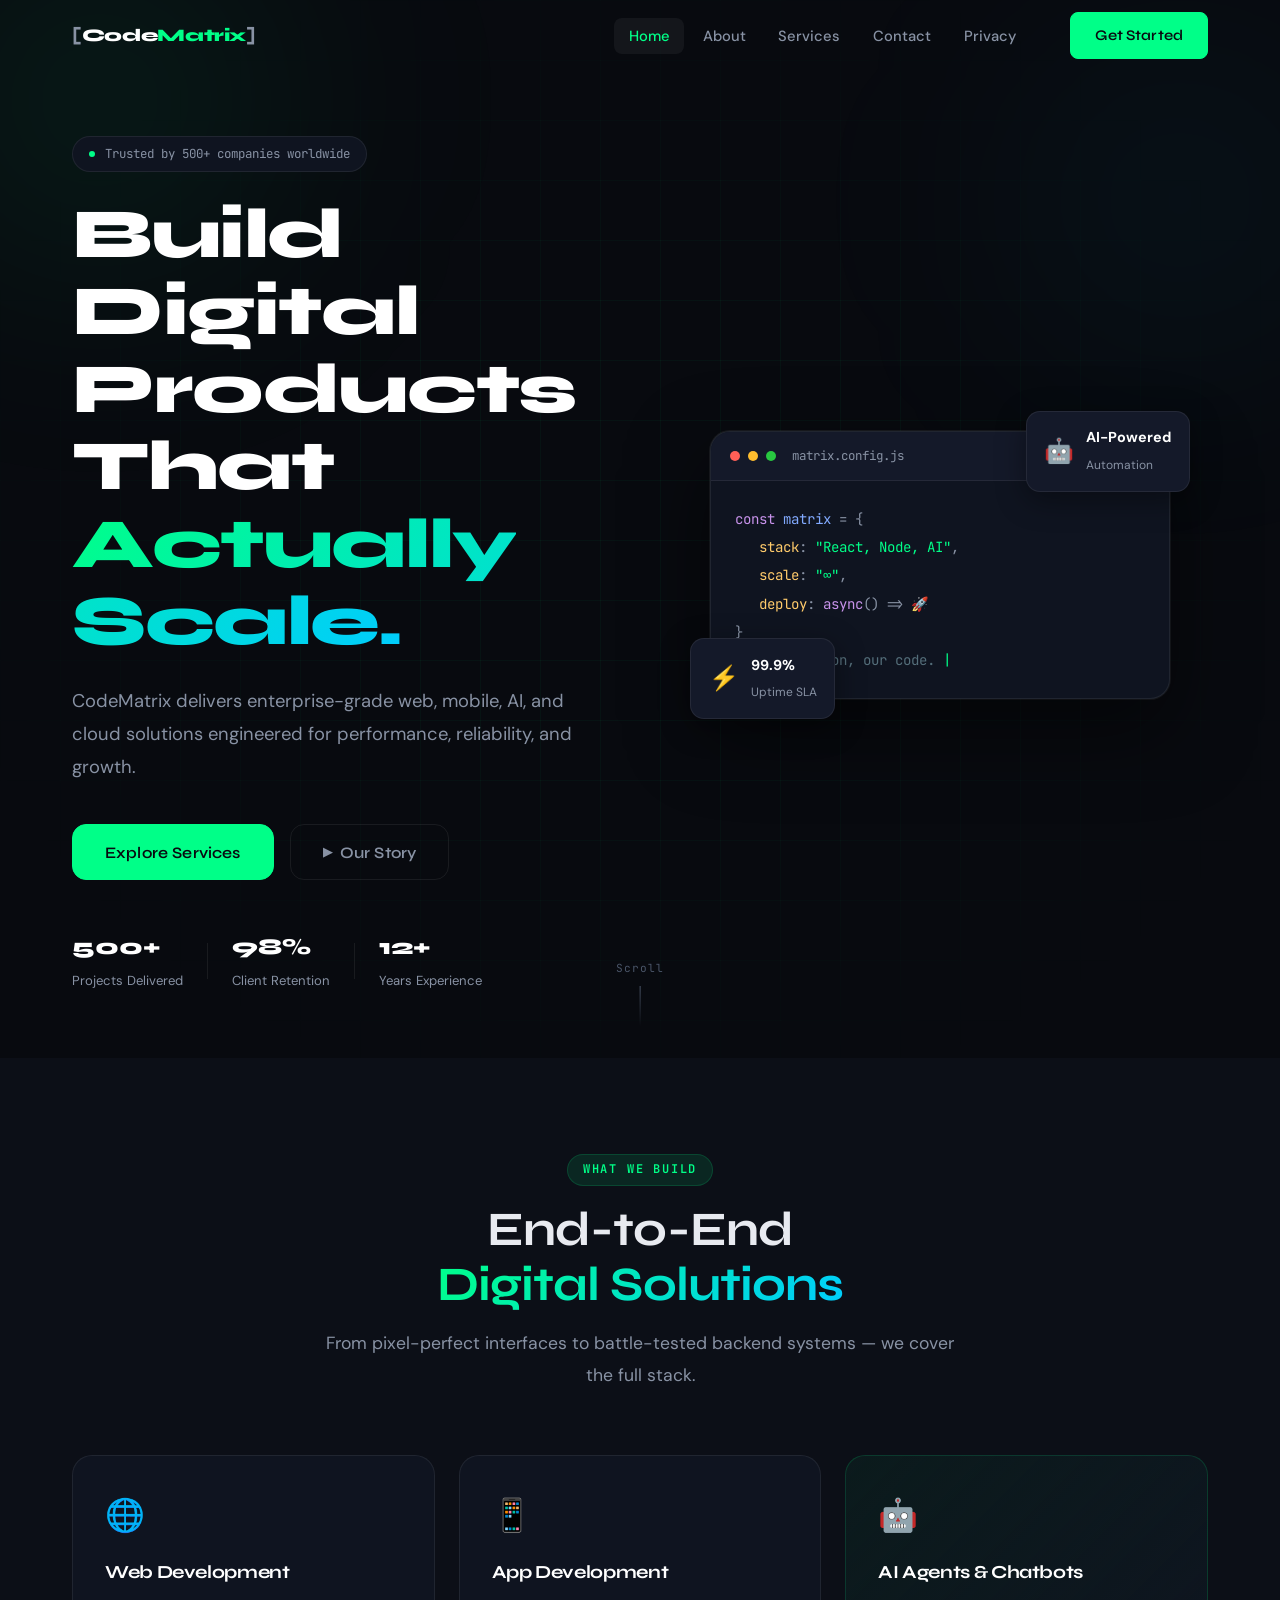
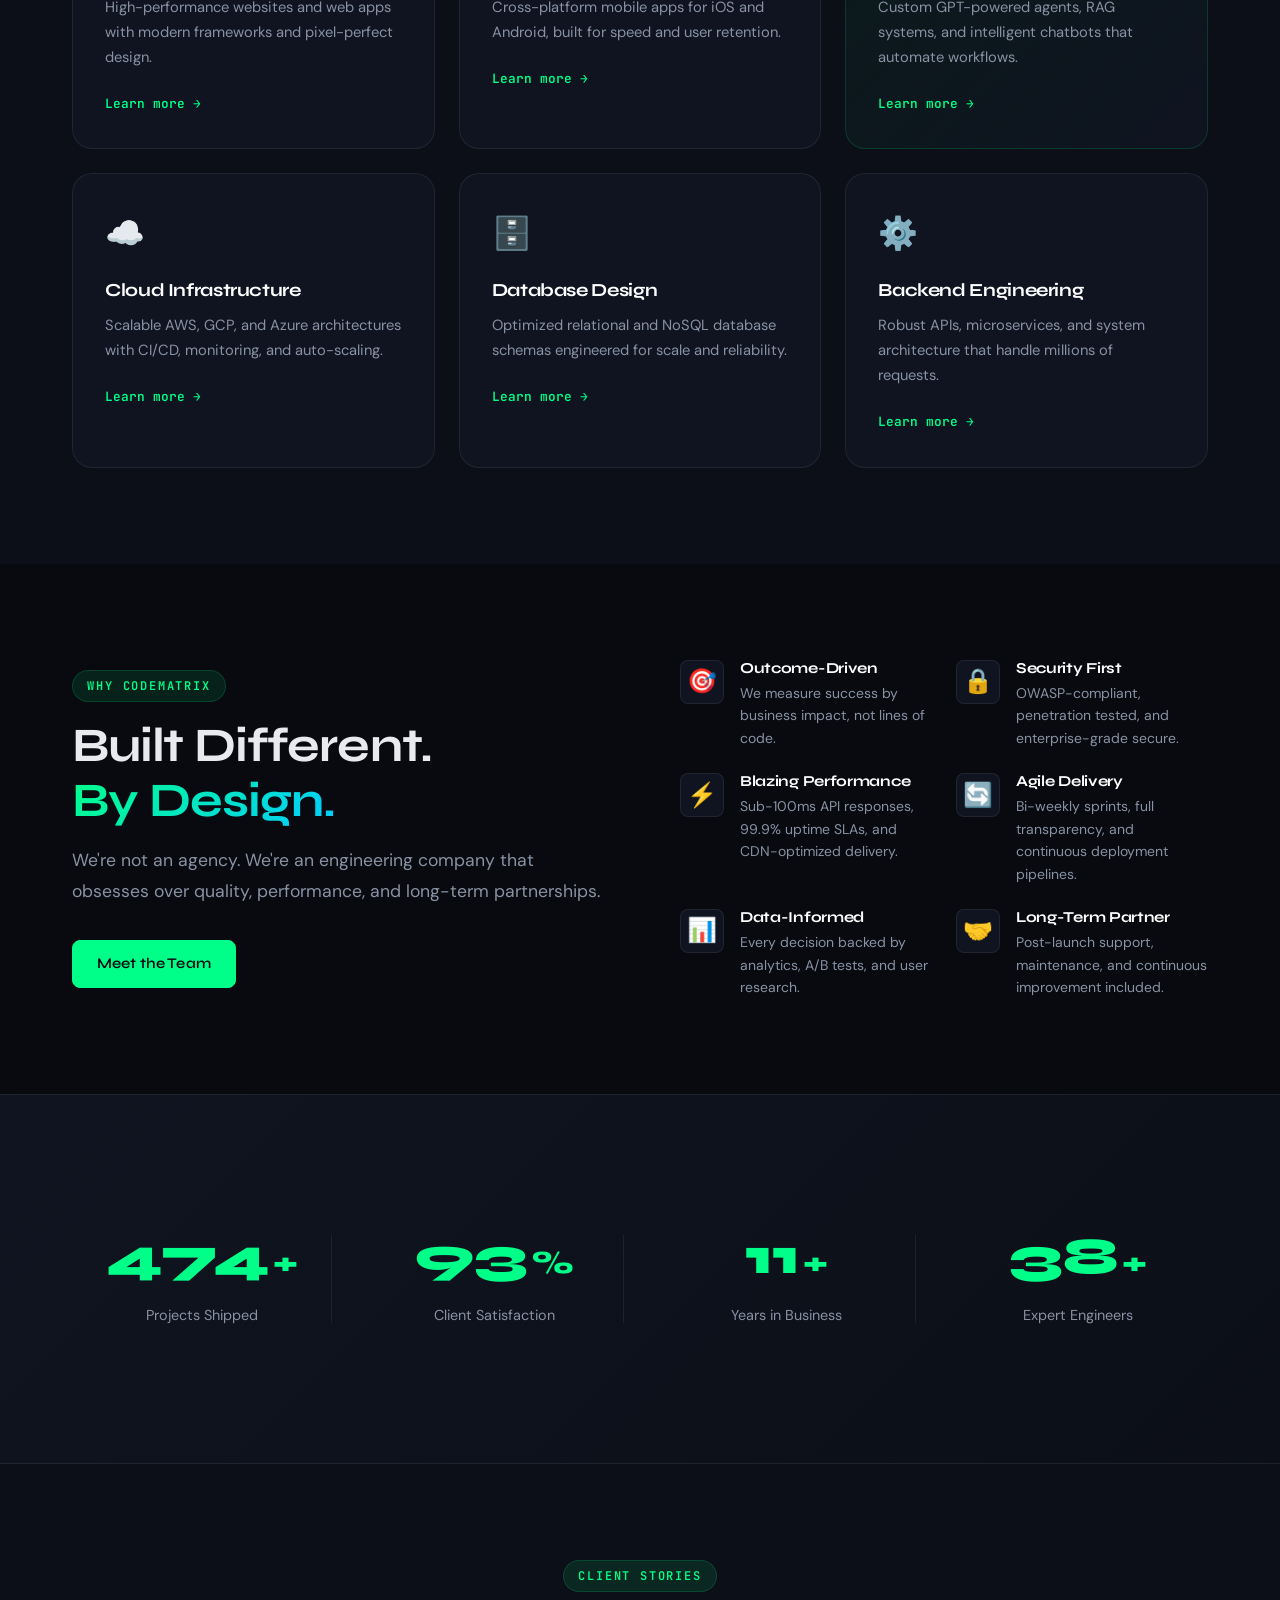
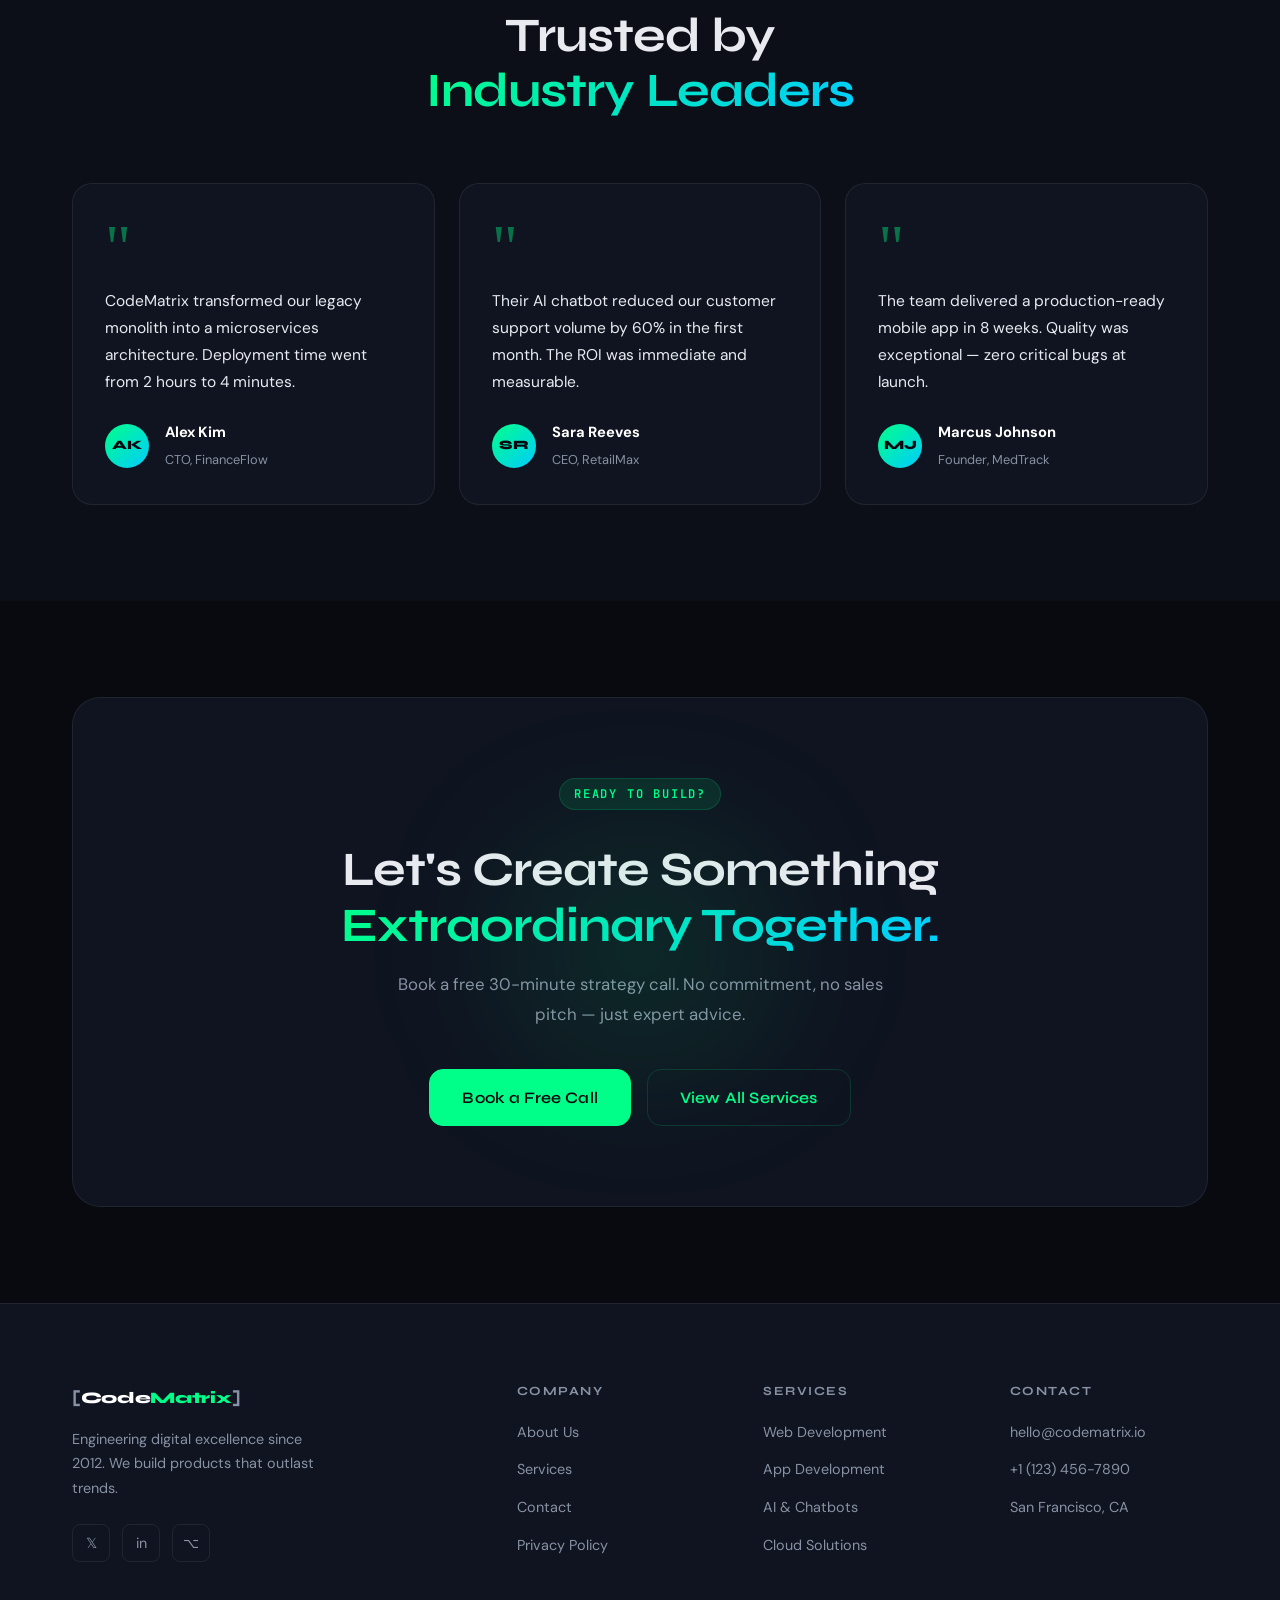
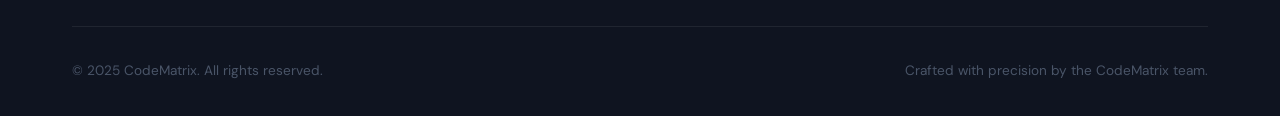
==== commit abe57640: "fix GA tracking" ====
--- a/index.html
+++ b/index.html
@@ -15,8 +15,18 @@
   <meta property="og:url" content="https://codematrix.io" />
   <meta property="og:image" content="assets/og-image.png" />
 
-  <!-- Google Analytics Placeholder -->
-  <!-- <script async src="https://www.googletagmanager.com/gtag/js?id=G-XXXXXXXXXX"></script> -->
+  <!-- Google Analytics -->
+  <!-- Google tag (gtag.js) -->
+<!-- Google Analytics -->
+<!-- Google tag (gtag.js) -->
+<script async src="https://www.googletagmanager.com/gtag/js?id=G-DKW6C0M9B0"></script>
+<script>
+  window.dataLayer = window.dataLayer || [];
+  function gtag(){dataLayer.push(arguments);}
+  gtag('js', new Date());
+
+  gtag('config', 'G-DKW6C0M9B0');
+</script>
 
   <!-- Google AdSense Placeholder -->
   <!-- <script async src="https://pagead2.googlesyndication.com/pagead/js/adsbygoogle.js?client=ca-pub-XXXXXXXXXX" crossorigin="anonymous"></script> -->
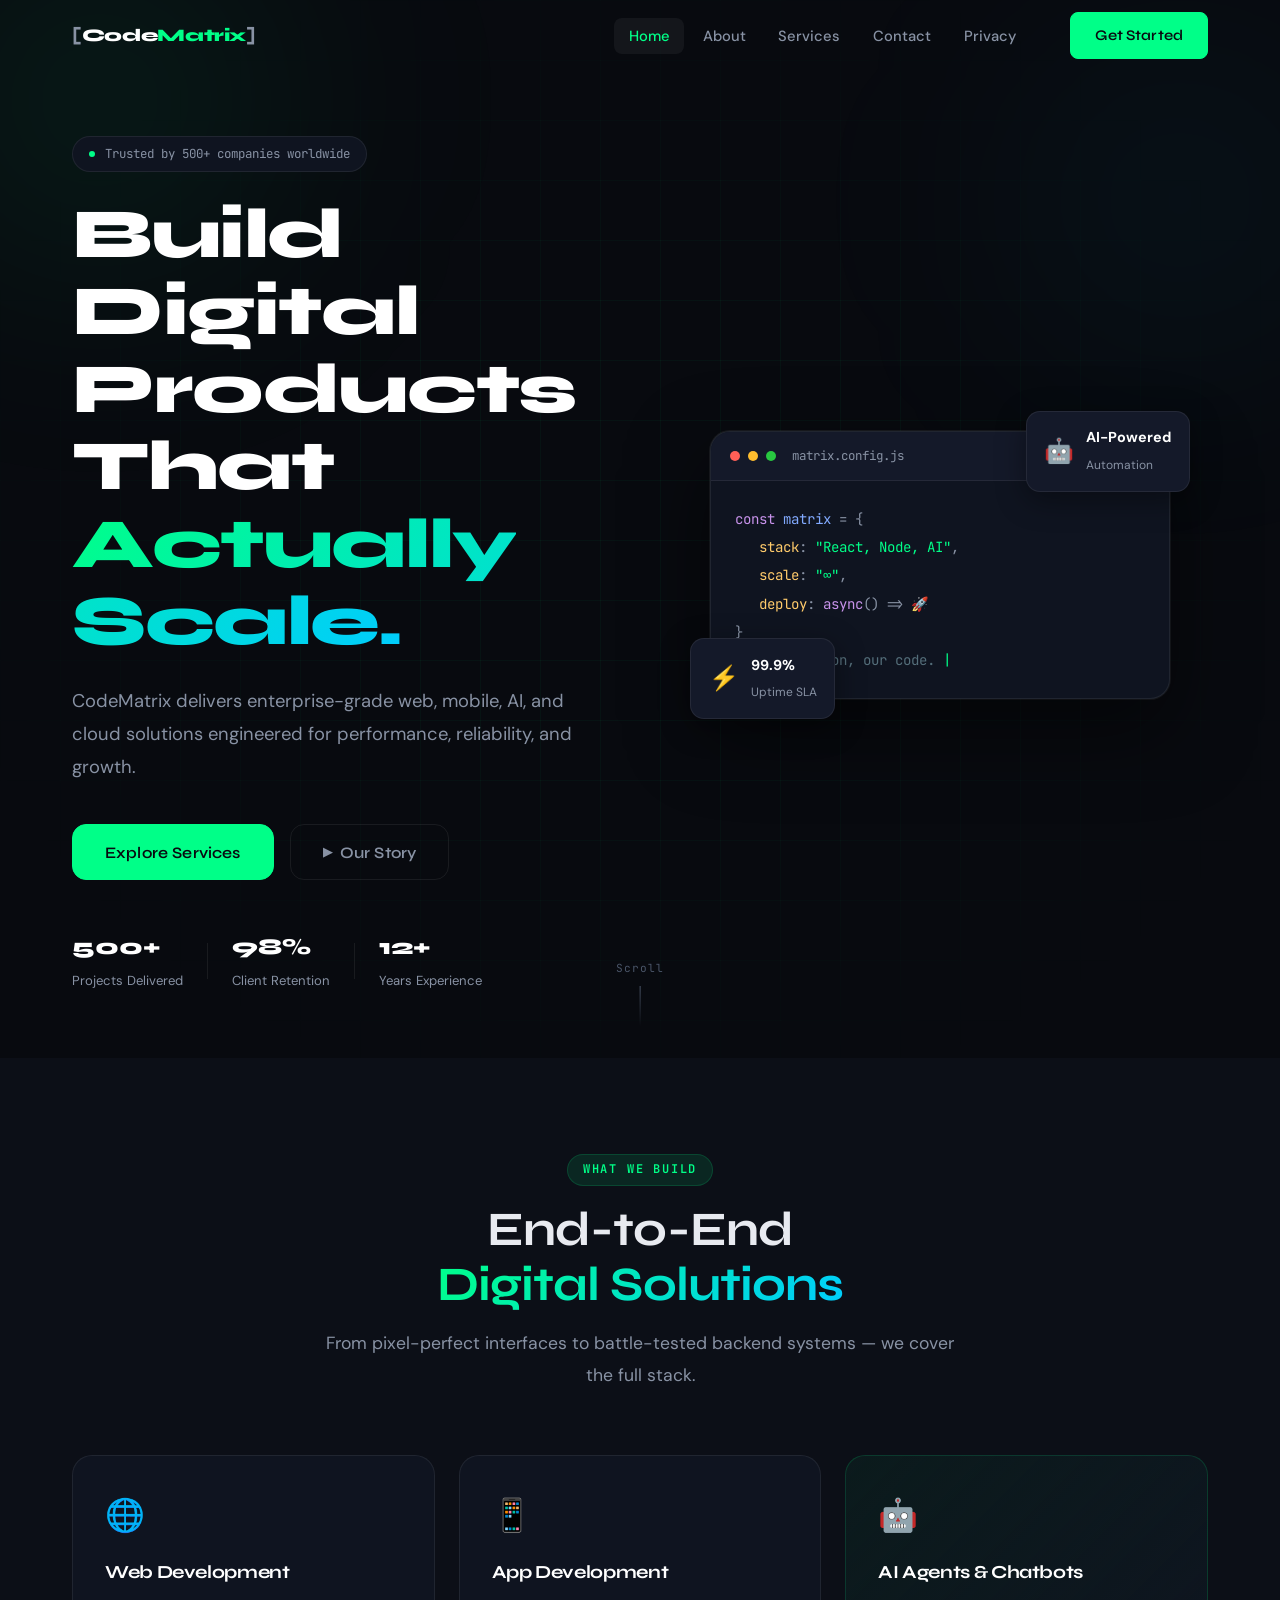
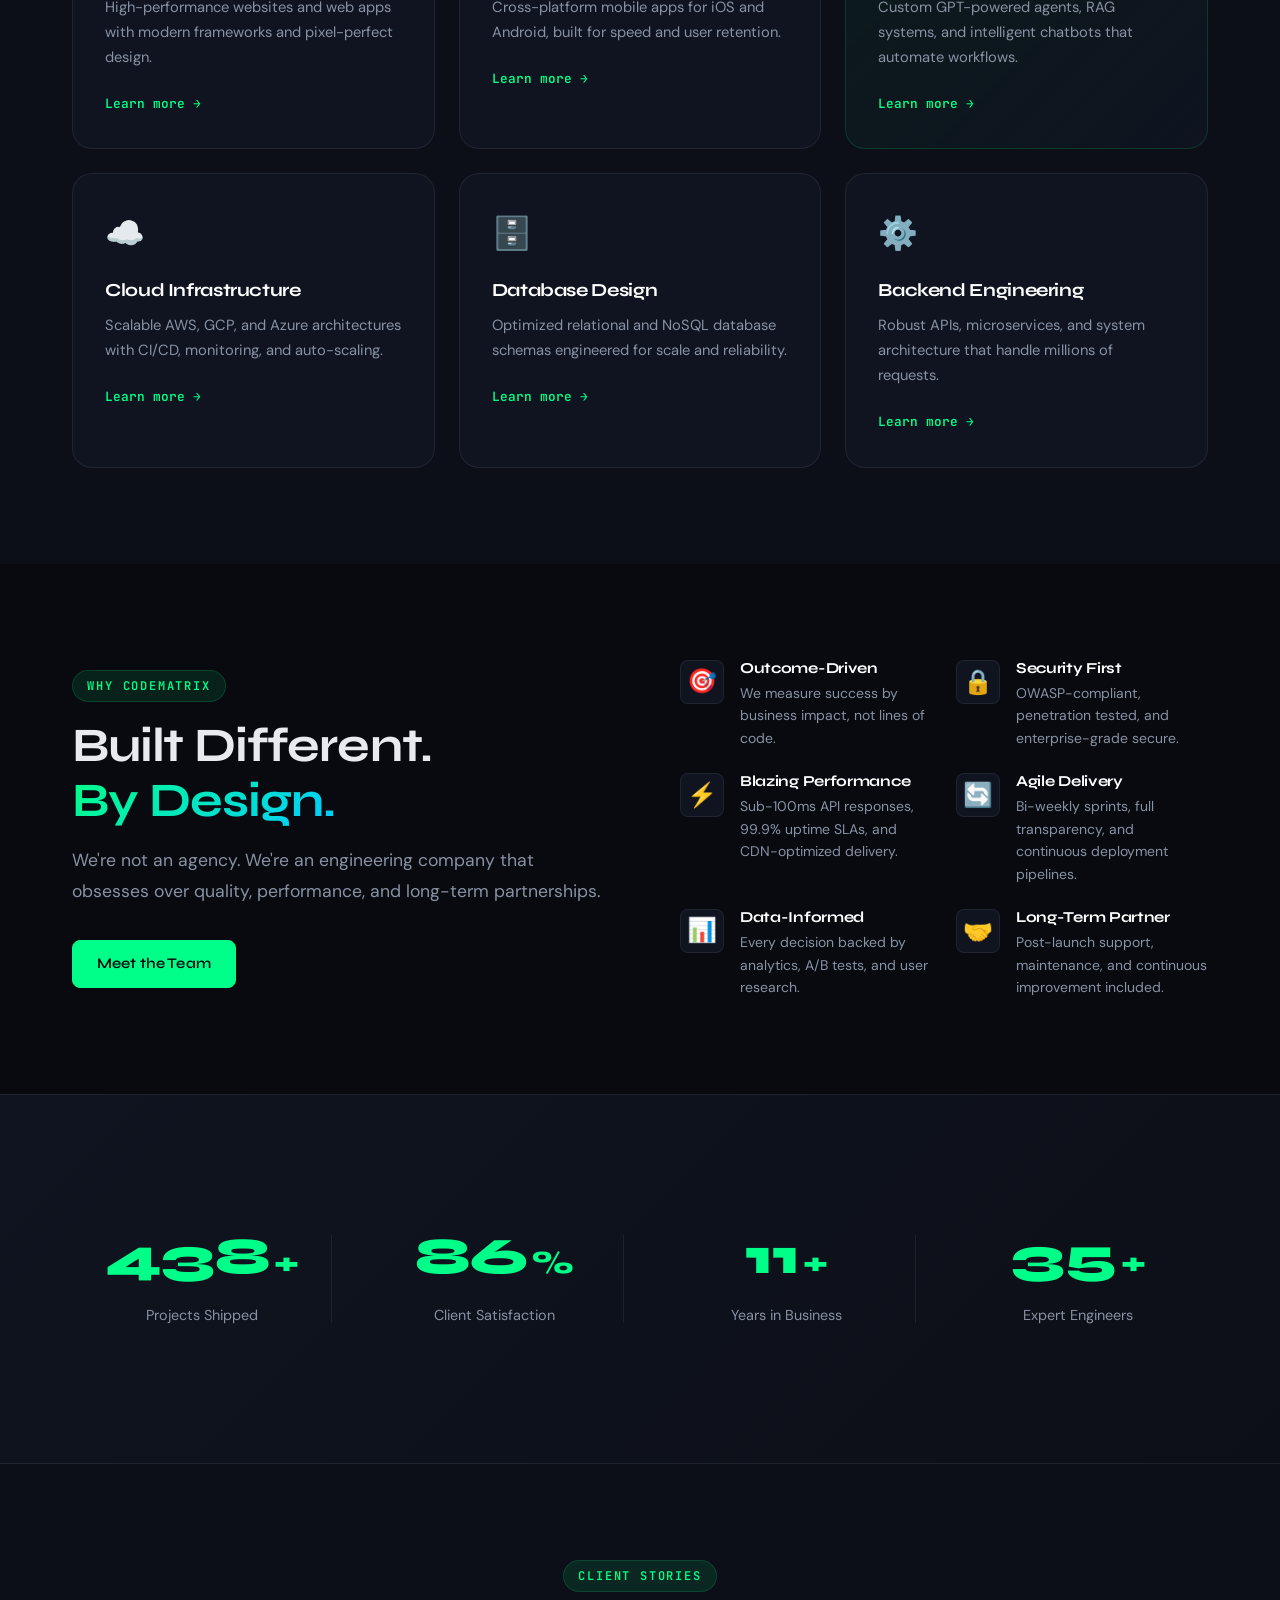
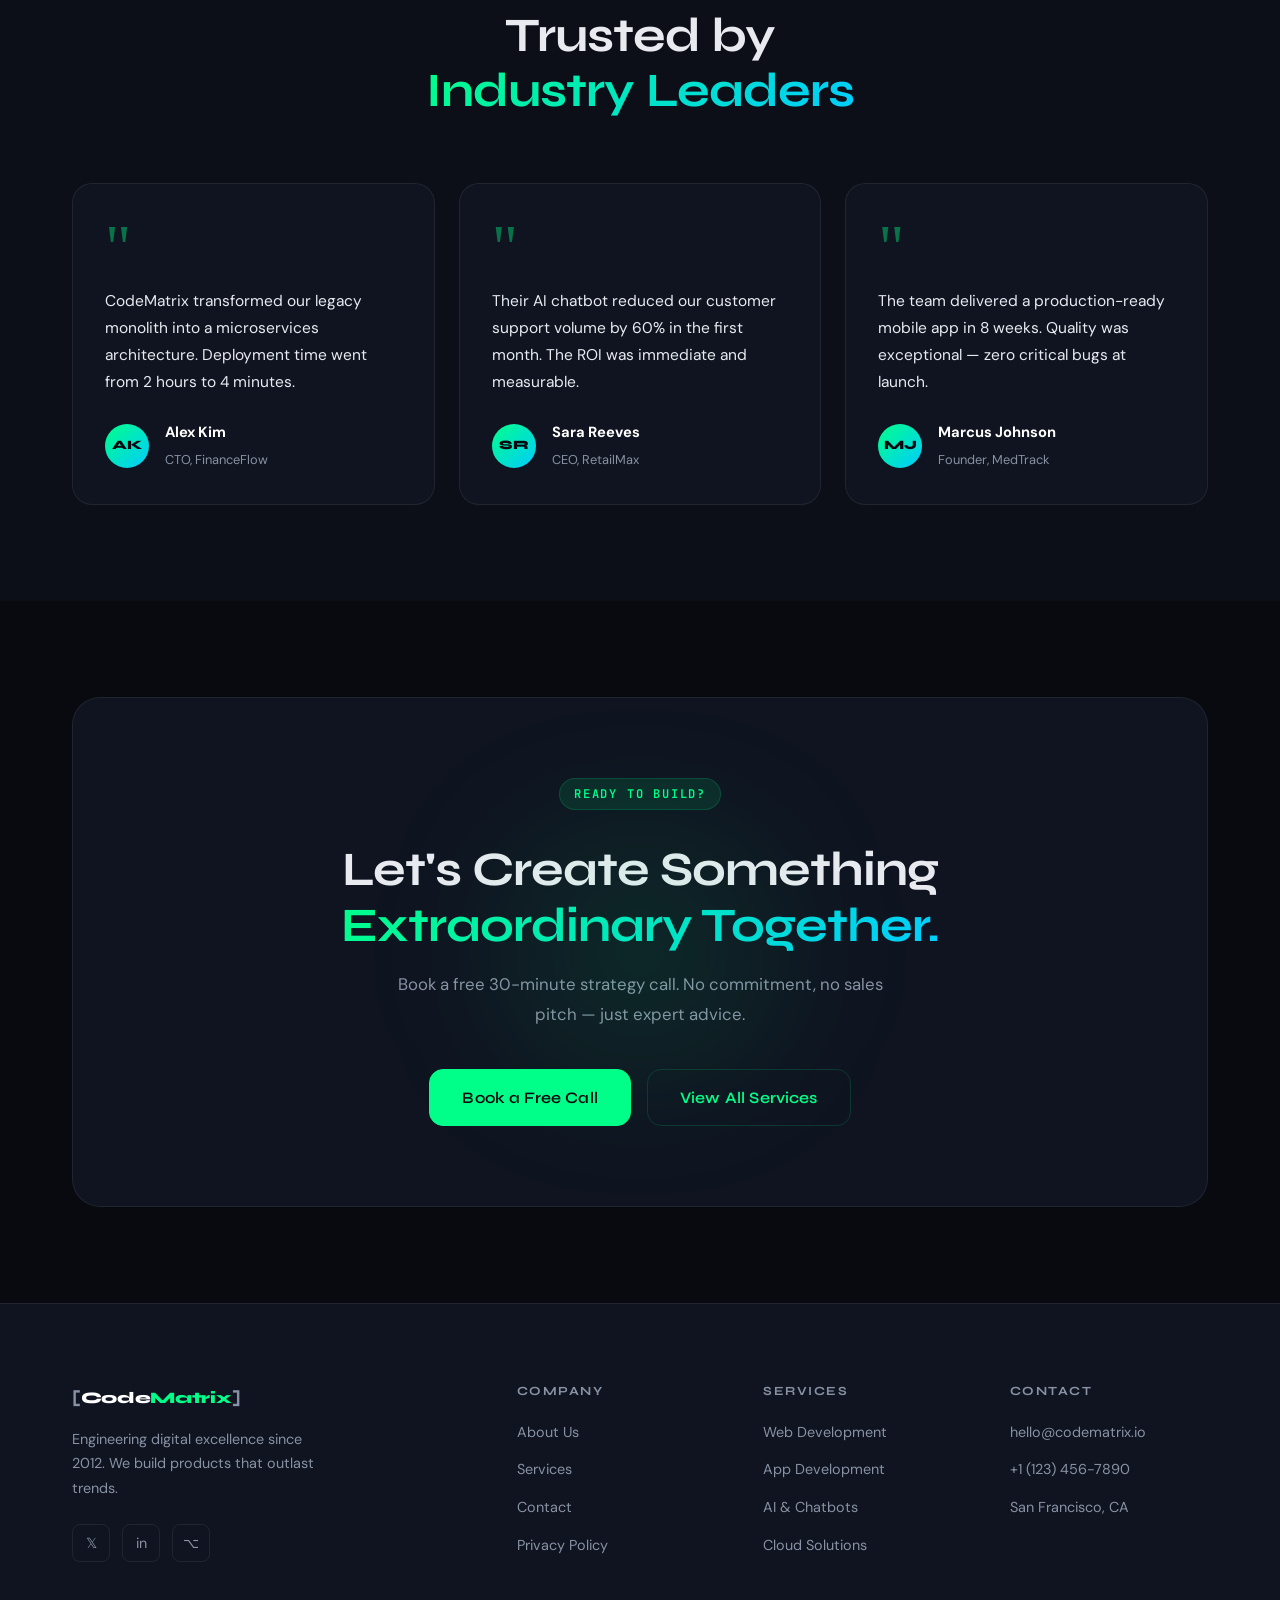
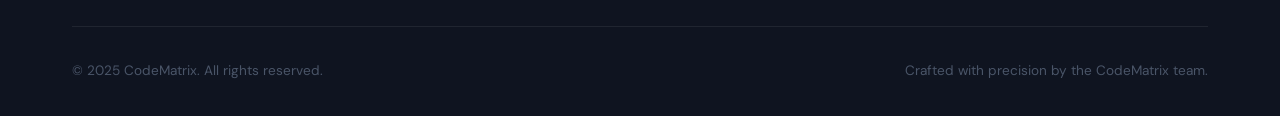
==== commit 234a1023: "add adsense verification script" ====
--- a/index.html
+++ b/index.html
@@ -30,6 +30,8 @@
 
   <!-- Google AdSense Placeholder -->
   <!-- <script async src="https://pagead2.googlesyndication.com/pagead/js/adsbygoogle.js?client=ca-pub-XXXXXXXXXX" crossorigin="anonymous"></script> -->
+   <script async src="https://pagead2.googlesyndication.com/pagead/js/adsbygoogle.js?client=ca-pub-2388046871434862"
+     crossorigin="anonymous"></script>
 
   <link rel="stylesheet" href="style.css" />
   <link rel="preconnect" href="https://fonts.googleapis.com" />
